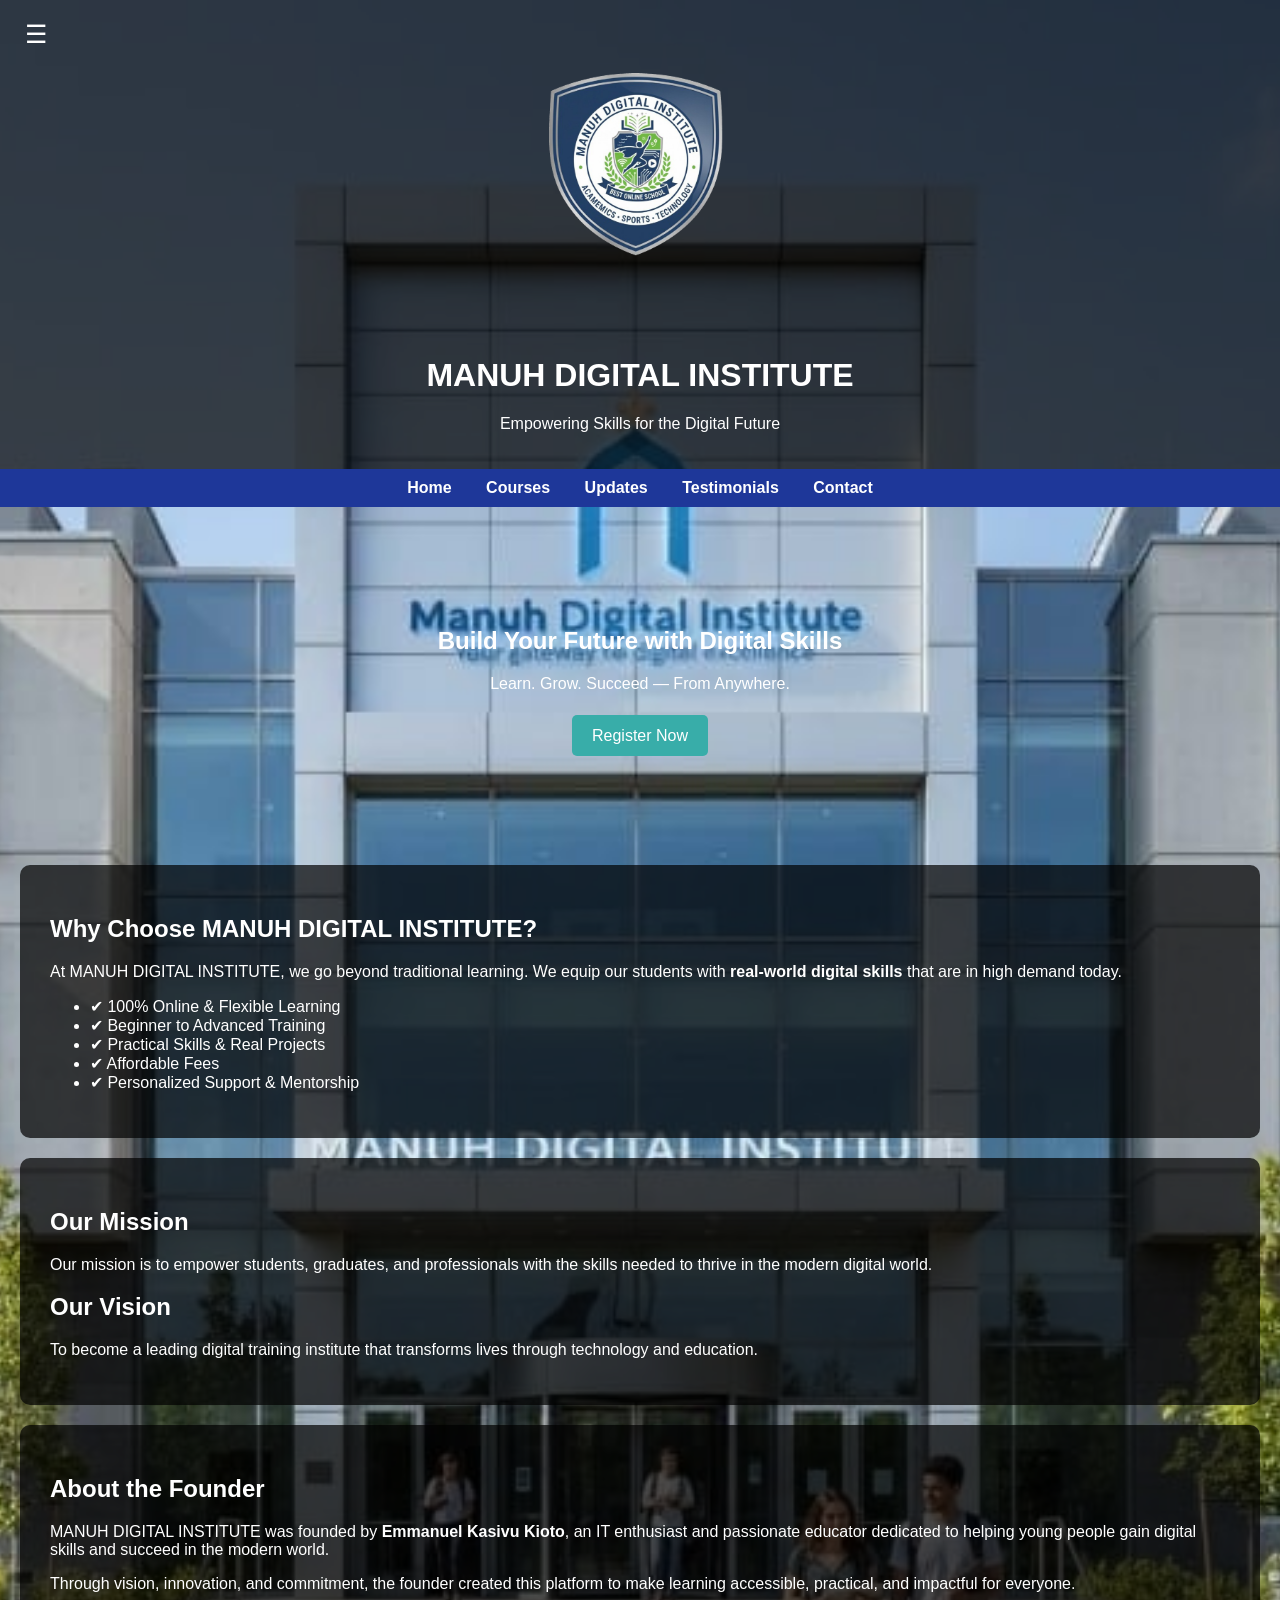
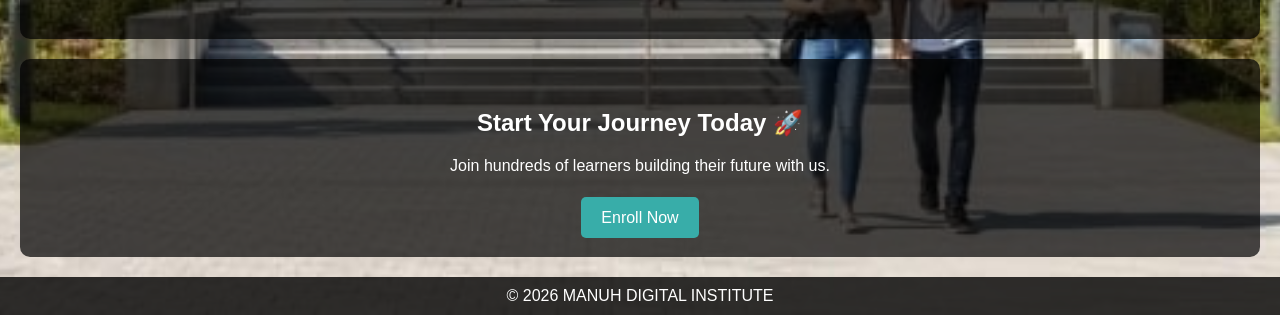
==== index.html @ 554ec20a "Add files via upload" ====
<!DOCTYPE html>
<html>
<head>
<meta name="description" content="Manuh Digital Institute offers online courses in programming, web development, graphic design and more.">
<meta name="keywords" content="Manuh, coding school, online courses, programming Kenya">
<title>MANUH DIGITAL INSTITUTE</title>

<style>
/* MENU BUTTON */
.menu-btn {
    font-size: 25px;
    cursor: pointer;
    padding: 10px;
    position: fixed;
    top: 10px;
    left: 15px;
    color: white;
    z-index: 1000;
}

/* SIDE MENU */
.side-menu {
    height: 100%;
    width: 0;
    position: fixed;
    top: 0;
    left: 0;
    background: #0a3d62;
    overflow-x: hidden;
    transition: 0.3s;
    padding-top: 60px;
}

.side-menu a {
    display: block;
    padding: 15px;
    color: white;
    text-decoration: none;
    font-size: 18px;
}

.side-menu a:hover {
    background: #38ada9;
}
body {
    margin: 0;
    font-family: Arial;
    background: url("background.jpg") no-repeat center/cover;
    color: white;
}

header {
    background: rgba(0,0,0,0.7);
    text-align: center;
    padding: 20px;
}

nav {
    background: #1e3799;
    text-align: center;
    padding: 10px;
}

nav a {
    color: white;
    margin: 15px;
    text-decoration: none;
    font-weight: bold;
}

.hero {
    text-align: center;
    padding: 100px 20px;
}

.section {
    background: rgba(0,0,0,0.7);
    margin: 20px;
    padding: 30px;
    border-radius: 10px;
}

.btn {
    padding: 12px 20px;
    background: #38ada9;
    color: white;
    text-decoration: none;
    border-radius: 5px;
}

footer {
    background: rgba(0,0,0,0.8);
    text-align: center;
    padding: 10px;
}
</style>
</head>

<body>
<!-- MENU BUTTON -->
<div class="menu-btn" onclick="toggleMenu()">☰</div>

<!-- SIDE MENU -->
<div id="sideMenu" class="side-menu">
    <a href="#" onclick="toggleMenu()">❌Close</a>
    <a href="index.html">Home</a>
    <a href="courses.html">Courses</a>
    <a href="updates.html">Updates</a>
    <a href="testimonials.html">Testimonials</a>
    <a href="contact.html">Contact</a>
</div>
<header>
    <img src="logo.png" width="220">
    <h1>MANUH DIGITAL INSTITUTE</h1>
    <p>Empowering Skills for the Digital Future</p>
</header>

<nav>
    <a href="index.html">Home</a>
    <a href="courses.html">Courses</a>
    <a href="updates.html">Updates</a>
    <a href="testimonials.html">Testimonials</a>
    <a href="contact.html">Contact</a>
</nav>

<!-- HERO SECTION -->
<div class="hero">
    <h2>Build Your Future with Digital Skills</h2>
    <p>Learn. Grow. Succeed — From Anywhere.</p>
    <br>
    <a class="btn" href="https://forms.gle/YhykzPtUgLiprZreA">Register Now</a>
</div>

<!-- WHY CHOOSE US -->
<div class="section">
    <h2>Why Choose MANUH DIGITAL INSTITUTE?</h2>
    <p>
        At MANUH DIGITAL INSTITUTE, we go beyond traditional learning. 
        We equip our students with <b>real-world digital skills</b> that are in high demand today.
    </p>

    <ul>
        <li>✔ 100% Online & Flexible Learning</li>
        <li>✔ Beginner to Advanced Training</li>
        <li>✔ Practical Skills & Real Projects</li>
        <li>✔ Affordable Fees</li>
        <li>✔ Personalized Support & Mentorship</li>
    </ul>
</div>

<!-- VISION -->
<div class="section">
    <h2>Our Mission</h2>
    <p>
        Our mission is to empower students, graduates, and professionals with 
        the skills needed to thrive in the modern digital world.
    </p>

    <h2>Our Vision</h2>
    <p>
        To become a leading digital training institute that transforms lives 
        through technology and education.
    </p>
</div>

<!-- FOUNDER SECTION -->
<div class="section">
    <h2>About the Founder</h2>
    <p>
        MANUH DIGITAL INSTITUTE was founded by <b>Emmanuel Kasivu Kioto</b>, 
        an IT enthusiast and passionate educator dedicated to helping young people 
        gain digital skills and succeed in the modern world.
    </p>

    <p>
        Through vision, innovation, and commitment, the founder created this platform 
        to make learning accessible, practical, and impactful for everyone.
    </p>
</div>

<!-- CALL TO ACTION -->
<div class="section" style="text-align:center;">
    <h2>Start Your Journey Today 🚀</h2>
    <p>Join hundreds of learners building their future with us.</p>
    <br>
    <a class="btn" href="https://forms.gle/YhykzPtUgLiprZreA">Enroll Now</a>
</div>

<footer>
    © 2026 MANUH DIGITAL INSTITUTE
</footer>

<script>
function toggleMenu(){
    let menu = document.getElementById("sideMenu");

    if(menu.style.width === "250px"){
        menu.style.width = "0";
    } else {
        menu.style.width = "250px";
    }
}
</script>
</body>
</html>
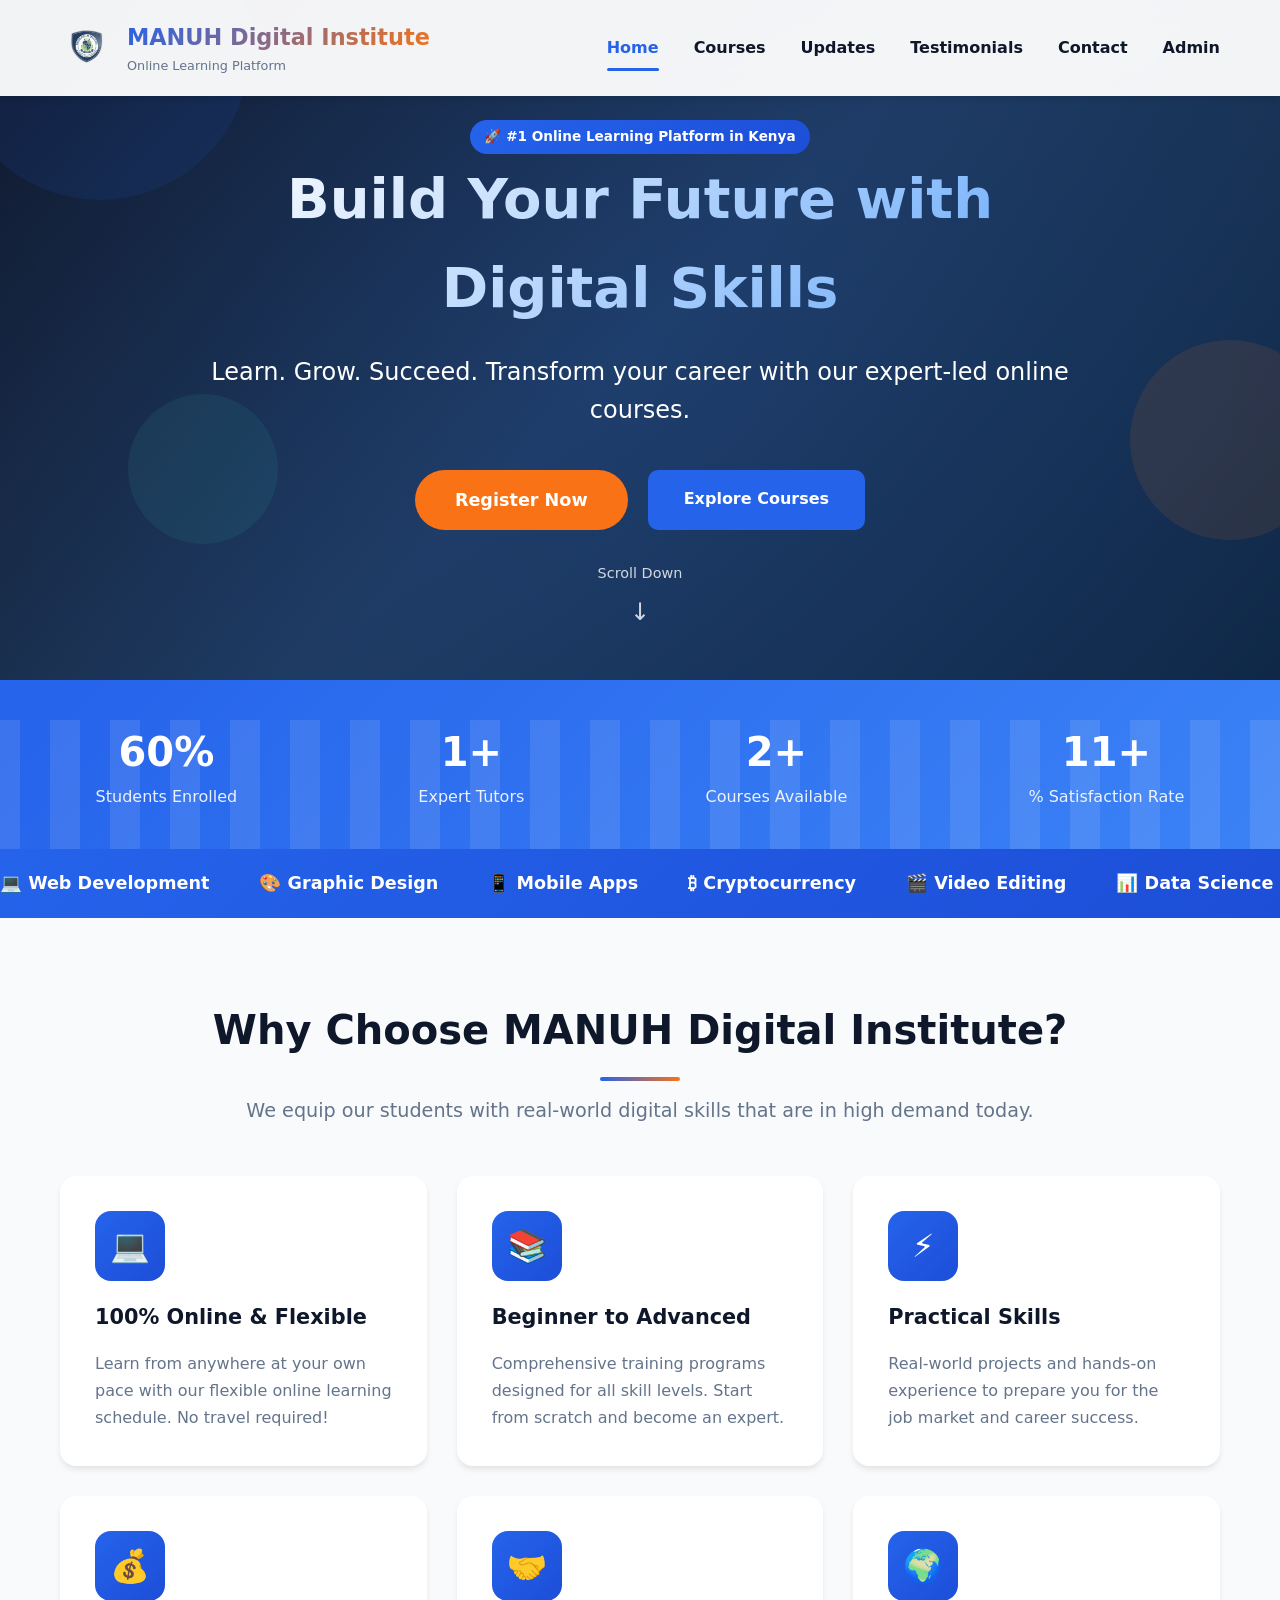
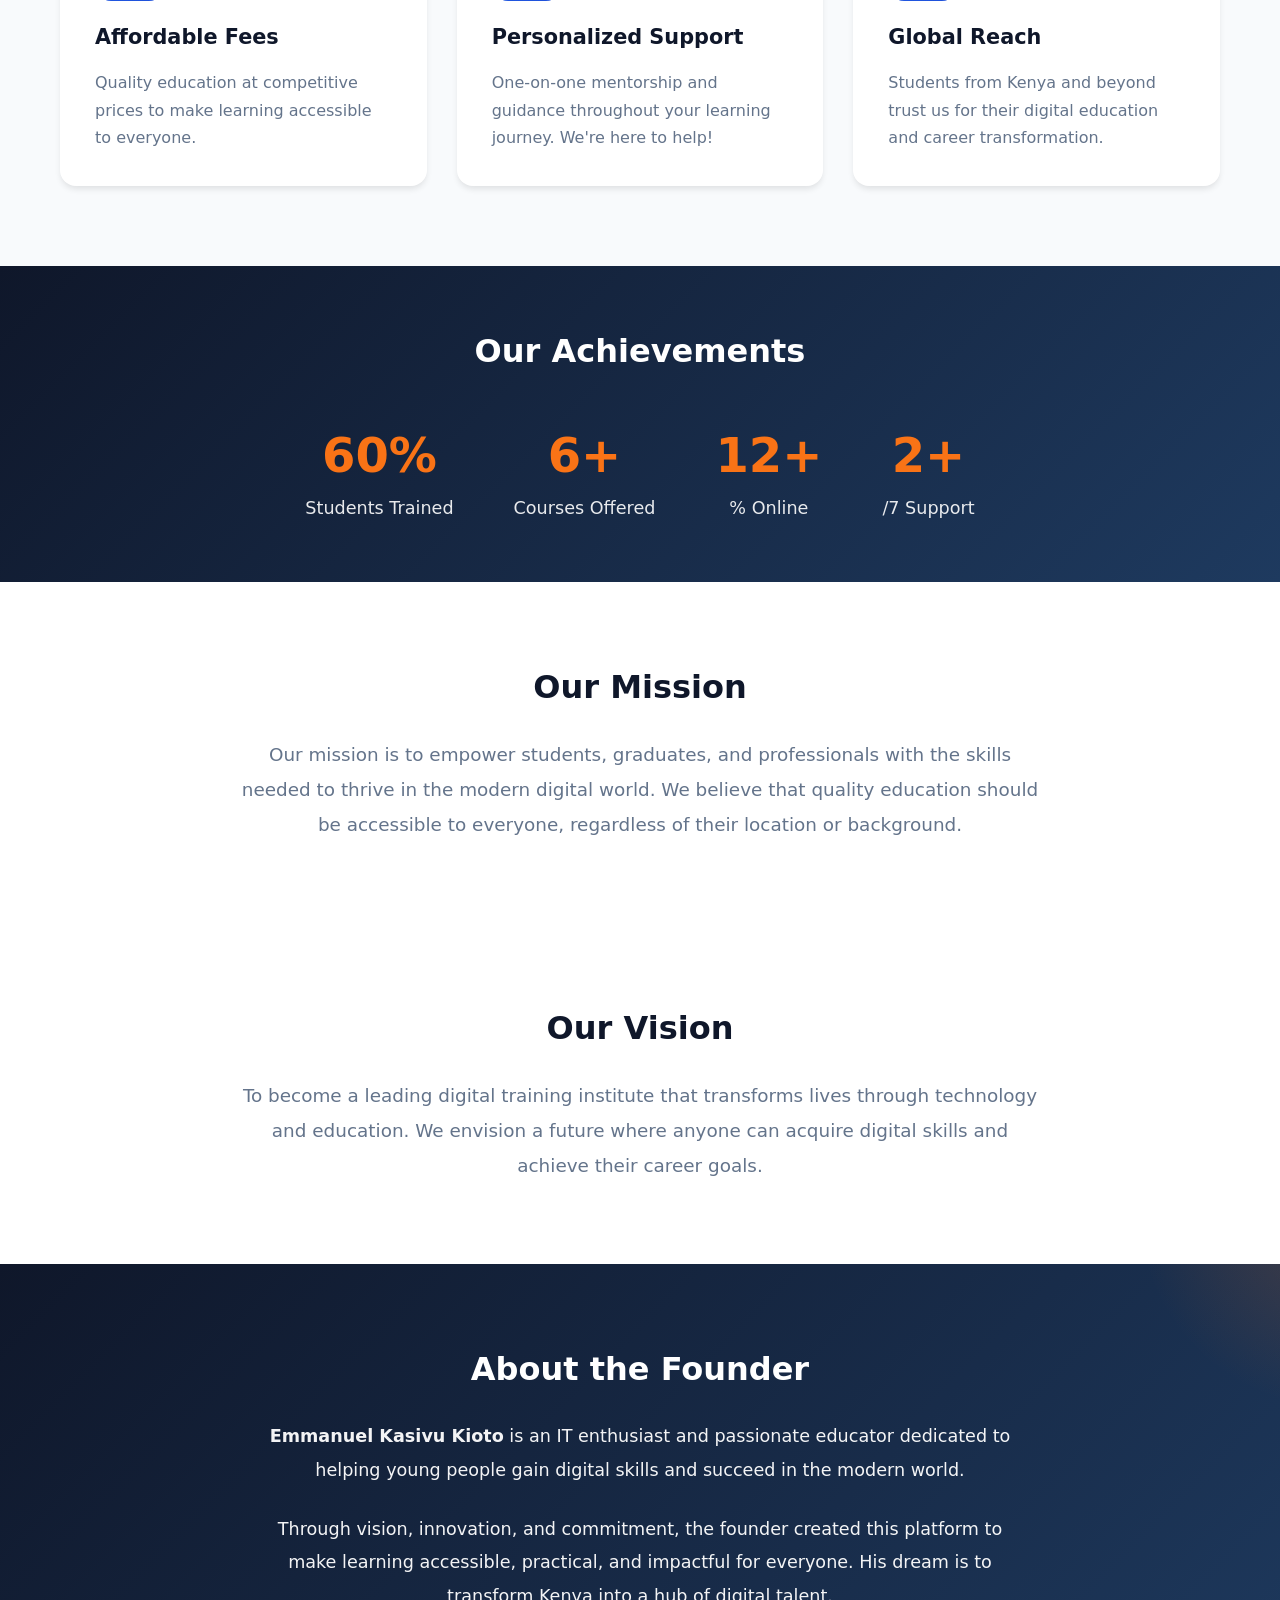
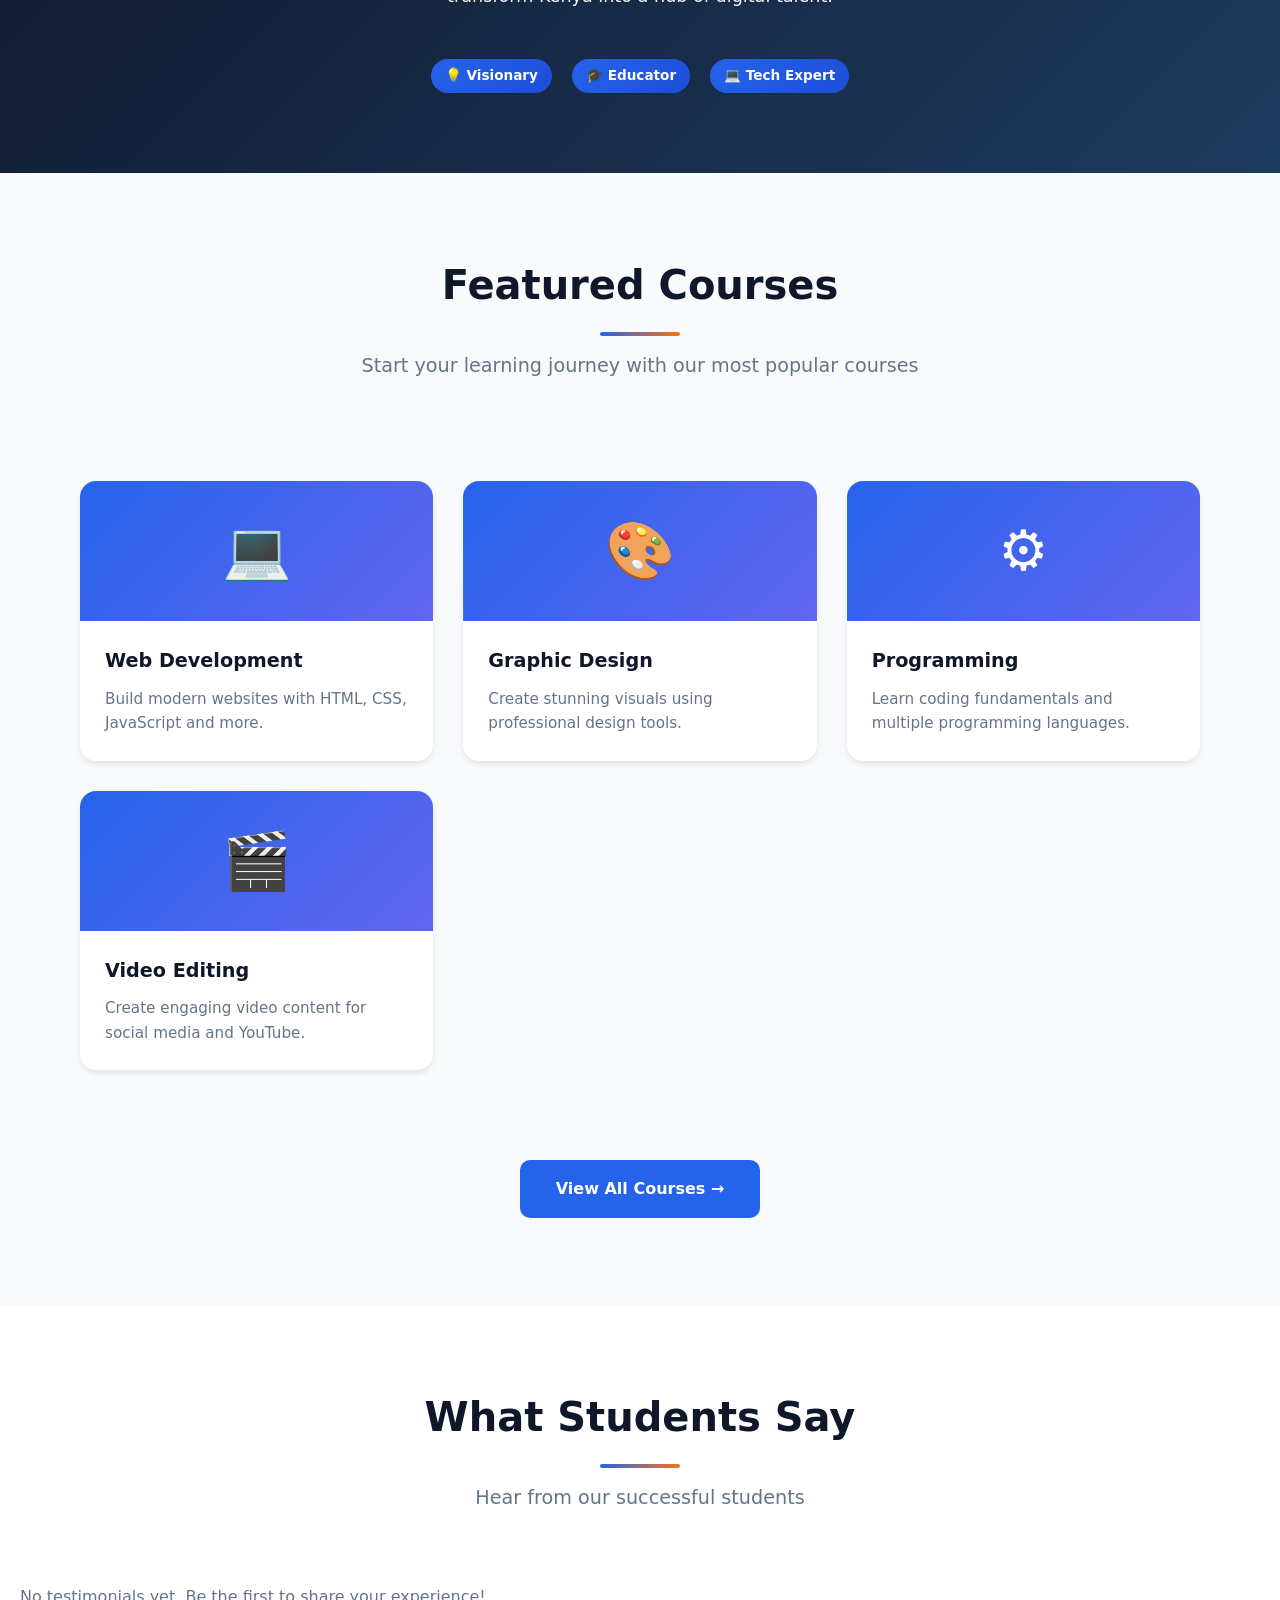
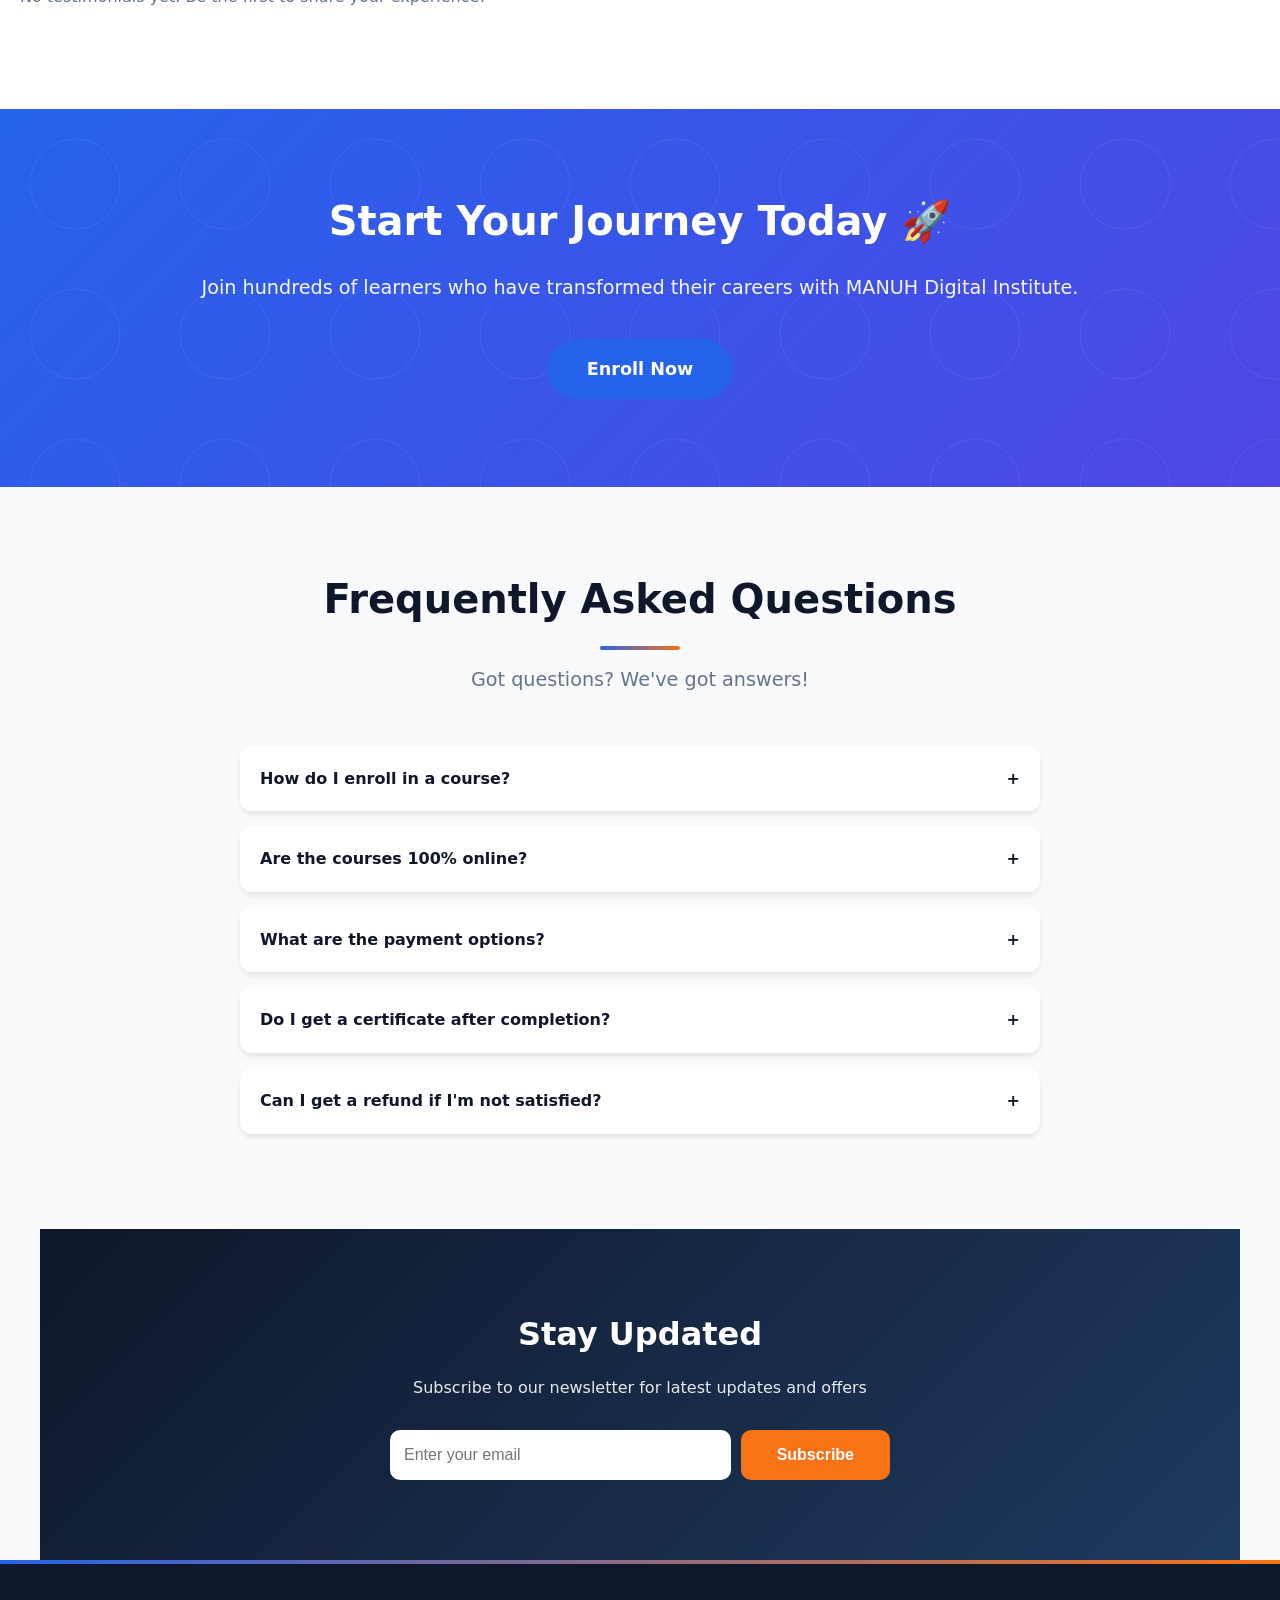
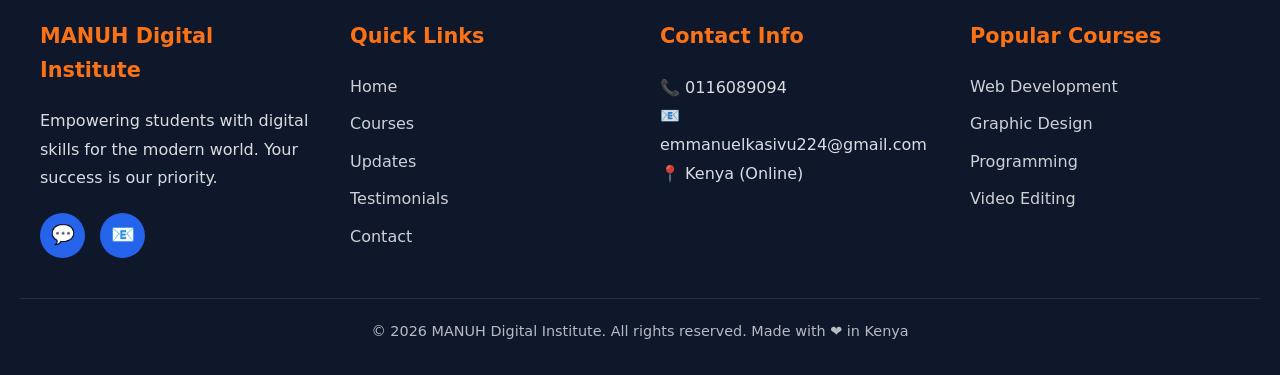
==== commit 9f18cc08: "updated commit" ====
--- a/index.html
+++ b/index.html
@@ -1,205 +1,521 @@
-<!DOCTYPE html>
-<html>
-<head>
-<meta name="description" content="Manuh Digital Institute offers online courses in programming, web development, graphic design and more.">
-<meta name="keywords" content="Manuh, coding school, online courses, programming Kenya">
-<title>MANUH DIGITAL INSTITUTE</title>
-
-<style>
-/* MENU BUTTON */
-.menu-btn {
-    font-size: 25px;
-    cursor: pointer;
-    padding: 10px;
-    position: fixed;
-    top: 10px;
-    left: 15px;
-    color: white;
-    z-index: 1000;
-}
-
-/* SIDE MENU */
-.side-menu {
-    height: 100%;
-    width: 0;
-    position: fixed;
-    top: 0;
-    left: 0;
-    background: #0a3d62;
-    overflow-x: hidden;
-    transition: 0.3s;
-    padding-top: 60px;
-}
-
-.side-menu a {
-    display: block;
-    padding: 15px;
-    color: white;
-    text-decoration: none;
-    font-size: 18px;
-}
-
-.side-menu a:hover {
-    background: #38ada9;
-}
-body {
-    margin: 0;
-    font-family: Arial;
-    background: url("background.jpg") no-repeat center/cover;
-    color: white;
-}
-
-header {
-    background: rgba(0,0,0,0.7);
-    text-align: center;
-    padding: 20px;
-}
-
-nav {
-    background: #1e3799;
-    text-align: center;
-    padding: 10px;
-}
-
-nav a {
-    color: white;
-    margin: 15px;
-    text-decoration: none;
-    font-weight: bold;
-}
-
-.hero {
-    text-align: center;
-    padding: 100px 20px;
-}
-
-.section {
-    background: rgba(0,0,0,0.7);
-    margin: 20px;
-    padding: 30px;
-    border-radius: 10px;
-}
-
-.btn {
-    padding: 12px 20px;
-    background: #38ada9;
-    color: white;
-    text-decoration: none;
-    border-radius: 5px;
-}
-
-footer {
-    background: rgba(0,0,0,0.8);
-    text-align: center;
-    padding: 10px;
-}
-</style>
-</head>
-
-<body>
-<!-- MENU BUTTON -->
-<div class="menu-btn" onclick="toggleMenu()">☰</div>
-
-<!-- SIDE MENU -->
-<div id="sideMenu" class="side-menu">
-    <a href="#" onclick="toggleMenu()">❌Close</a>
-    <a href="index.html">Home</a>
-    <a href="courses.html">Courses</a>
-    <a href="updates.html">Updates</a>
-    <a href="testimonials.html">Testimonials</a>
-    <a href="contact.html">Contact</a>
-</div>
-<header>
-    <img src="logo.png" width="220">
-    <h1>MANUH DIGITAL INSTITUTE</h1>
-    <p>Empowering Skills for the Digital Future</p>
-</header>
-
-<nav>
-    <a href="index.html">Home</a>
-    <a href="courses.html">Courses</a>
-    <a href="updates.html">Updates</a>
-    <a href="testimonials.html">Testimonials</a>
-    <a href="contact.html">Contact</a>
-</nav>
-
-<!-- HERO SECTION -->
-<div class="hero">
-    <h2>Build Your Future with Digital Skills</h2>
-    <p>Learn. Grow. Succeed — From Anywhere.</p>
-    <br>
-    <a class="btn" href="https://forms.gle/YhykzPtUgLiprZreA">Register Now</a>
-</div>
-
-<!-- WHY CHOOSE US -->
-<div class="section">
-    <h2>Why Choose MANUH DIGITAL INSTITUTE?</h2>
-    <p>
-        At MANUH DIGITAL INSTITUTE, we go beyond traditional learning. 
-        We equip our students with <b>real-world digital skills</b> that are in high demand today.
-    </p>
-
-    <ul>
-        <li>✔ 100% Online & Flexible Learning</li>
-        <li>✔ Beginner to Advanced Training</li>
-        <li>✔ Practical Skills & Real Projects</li>
-        <li>✔ Affordable Fees</li>
-        <li>✔ Personalized Support & Mentorship</li>
-    </ul>
-</div>
-
-<!-- VISION -->
-<div class="section">
-    <h2>Our Mission</h2>
-    <p>
-        Our mission is to empower students, graduates, and professionals with 
-        the skills needed to thrive in the modern digital world.
-    </p>
-
-    <h2>Our Vision</h2>
-    <p>
-        To become a leading digital training institute that transforms lives 
-        through technology and education.
-    </p>
-</div>
-
-<!-- FOUNDER SECTION -->
-<div class="section">
-    <h2>About the Founder</h2>
-    <p>
-        MANUH DIGITAL INSTITUTE was founded by <b>Emmanuel Kasivu Kioto</b>, 
-        an IT enthusiast and passionate educator dedicated to helping young people 
-        gain digital skills and succeed in the modern world.
-    </p>
-
-    <p>
-        Through vision, innovation, and commitment, the founder created this platform 
-        to make learning accessible, practical, and impactful for everyone.
-    </p>
-</div>
-
-<!-- CALL TO ACTION -->
-<div class="section" style="text-align:center;">
-    <h2>Start Your Journey Today 🚀</h2>
-    <p>Join hundreds of learners building their future with us.</p>
-    <br>
-    <a class="btn" href="https://forms.gle/YhykzPtUgLiprZreA">Enroll Now</a>
-</div>
-
-<footer>
-    © 2026 MANUH DIGITAL INSTITUTE
-</footer>
-
-<script>
-function toggleMenu(){
-    let menu = document.getElementById("sideMenu");
-
-    if(menu.style.width === "250px"){
-        menu.style.width = "0";
-    } else {
-        menu.style.width = "250px";
-    }
-}
-</script>
-</body>
+<!DOCTYPE html>
+<html lang="en">
+<head>
+    <meta charset="UTF-8">
+    <meta name="viewport" content="width=device-width, initial-scale=1.0">
+    <meta name="description" content="MANUH Digital Institute - Empowering Skills for the Digital Future. Learn programming, web development, graphic design and more online.">
+    <meta name="keywords" content="Manuh Digital Institute, coding school, online courses, programming Kenya, web development, graphic design">
+    <title>MANUH Digital Institute | Online Learning Platform</title>
+    <link rel="stylesheet" href="styles.css">
+    <link rel="icon" href="logo.png">
+</head>
+<body>
+    <!-- Preloader -->
+    <div class="preloader" id="preloader">
+        <div class="preloader-inner">
+            <div class="loader"></div>
+            <div class="preloader-text">Loading<span>.</span><span>.</span><span>.</span></div>
+        </div>
+    </div>
+
+    <!-- Progress Bar -->
+    <div class="progress-bar" id="progressBar"></div>
+
+    <!-- Animated Particles Background -->
+    <div class="particles">
+        <div class="particle"></div>
+        <div class="particle"></div>
+        <div class="particle"></div>
+        <div class="particle"></div>
+        <div class="particle"></div>
+        <div class="particle"></div>
+        <div class="particle"></div>
+        <div class="particle"></div>
+    </div>
+
+    <!-- Header -->
+    <header class="header" id="header">
+        <div class="header-inner">
+            <div class="logo">
+                <img src="logo.png" alt="MANUH Digital Institute">
+                <div>
+                    <div class="logo-text">MANUH Digital Institute</div>
+                    <div class="logo-sub">Online Learning Platform</div>
+                </div>
+            </div>
+            <button class="nav-toggle" onclick="toggleNav()">☰</button>
+            <nav class="nav" id="mainNav">
+                <a href="index.html" class="active">Home</a>
+                <a href="courses.html">Courses</a>
+                <a href="updates.html">Updates</a>
+                <a href="testimonials.html">Testimonials</a>
+                <a href="contact.html">Contact</a>
+                <a href="admin.html">Admin</a>
+            </nav>
+        </div>
+    </header>
+
+    <!-- Hero Section -->
+    <section class="hero">
+        <div class="hero-shapes">
+            <div class="hero-shape"></div>
+            <div class="hero-shape"></div>
+            <div class="hero-shape"></div>
+        </div>
+        <div class="hero-content">
+            <span class="badge">🚀 #1 Online Learning Platform in Kenya</span>
+            <h1>Build Your Future with Digital Skills</h1>
+            <p>Learn. Grow. Succeed. Transform your career with our expert-led online courses.</p>
+            <div class="hero-btns">
+                <a class="btn-glow accent" href="https://forms.gle/YhykzPtUgLiprZreA">Register Now</a>
+                <a class="btn" href="courses.html">Explore Courses</a>
+            </div>
+        </div>
+        <div class="scroll-indicator">
+            <span>Scroll Down</span>
+            <span class="arrow">↓</span>
+        </div>
+    </section>
+
+    <!-- Stats Bar -->
+    <div class="stats-bar">
+        <div class="stat-item scroll-animate">
+            <span class="stat-number" data-count="500">0</span>
+            <span class="stat-label">Students Enrolled</span>
+        </div>
+        <div class="stat-item scroll-animate">
+            <span class="stat-number" data-count="15">0</span>
+            <span class="stat-label">Expert Tutors</span>
+        </div>
+        <div class="stat-item scroll-animate">
+            <span class="stat-number" data-count="20">0</span>
+            <span class="stat-label">Courses Available</span>
+        </div>
+        <div class="stat-item scroll-animate">
+            <span class="stat-number" data-count="98">0</span>
+            <span class="stat-label">% Satisfaction Rate</span>
+        </div>
+    </div>
+
+    <!-- Marquee -->
+    <div class="marquee-container">
+        <div class="marquee">
+            <div class="marquee-content">
+                <span class="marquee-item">💻 Web Development</span>
+                <span class="marquee-item">🎨 Graphic Design</span>
+                <span class="marquee-item">📱 Mobile Apps</span>
+                <span class="marquee-item">₿ Cryptocurrency</span>
+                <span class="marquee-item">🎬 Video Editing</span>
+                <span class="marquee-item">📊 Data Science</span>
+                <span class="marquee-item">🔐 Cyber Security</span>
+                <span class="marquee-item">💰 Affordable Fees</span>
+            </div>
+            <div class="marquee-content">
+                <span class="marquee-item">💻 Web Development</span>
+                <span class="marquee-item">🎨 Graphic Design</span>
+                <span class="marquee-item">📱 Mobile Apps</span>
+                <span class="marquee-item">₿ Cryptocurrency</span>
+                <span class="marquee-item">🎬 Video Editing</span>
+                <span class="marquee-item">📊 Data Science</span>
+                <span class="marquee-item">🔐 Cyber Security</span>
+                <span class="marquee-item">💰 Affordable Fees</span>
+            </div>
+        </div>
+    </div>
+
+    <!-- Why Choose Us -->
+    <section class="section scroll-animate">
+        <h2 class="section-title">Why Choose MANUH Digital Institute?</h2>
+        <p class="section-subtitle">We equip our students with real-world digital skills that are in high demand today.</p>
+        
+        <div class="features-grid">
+            <div class="feature-card animated-card">
+                <div class="animated-icon">💻</div>
+                <h3>100% Online & Flexible</h3>
+                <p>Learn from anywhere at your own pace with our flexible online learning schedule. No travel required!</p>
+            </div>
+            <div class="feature-card animated-card">
+                <div class="animated-icon">📚</div>
+                <h3>Beginner to Advanced</h3>
+                <p>Comprehensive training programs designed for all skill levels. Start from scratch and become an expert.</p>
+            </div>
+            <div class="feature-card animated-card">
+                <div class="animated-icon">⚡</div>
+                <h3>Practical Skills</h3>
+                <p>Real-world projects and hands-on experience to prepare you for the job market and career success.</p>
+            </div>
+            <div class="feature-card animated-card">
+                <div class="animated-icon">💰</div>
+                <h3>Affordable Fees</h3>
+                <p>Quality education at competitive prices to make learning accessible to everyone.</p>
+            </div>
+            <div class="feature-card animated-card">
+                <div class="animated-icon">🤝</div>
+                <h3>Personalized Support</h3>
+                <p>One-on-one mentorship and guidance throughout your learning journey. We're here to help!</p>
+            </div>
+            <div class="feature-card animated-card">
+                <div class="animated-icon">🌍</div>
+                <h3>Global Reach</h3>
+                <p>Students from Kenya and beyond trust us for their digital education and career transformation.</p>
+            </div>
+        </div>
+    </section>
+
+    <!-- Counter Section -->
+    <section class="counter-section">
+        <h2 style="color: white; margin-bottom: 40px; font-size: 2rem;">Our Achievements</h2>
+        <div class="counter-grid">
+            <div class="counter-item">
+                <span class="counter-number" data-count="500">0</span>
+                <span class="counter-label">Students Trained</span>
+            </div>
+            <div class="counter-item">
+                <span class="counter-number" data-count="50">0</span>
+                <span class="counter-label">Courses Offered</span>
+            </div>
+            <div class="counter-item">
+                <span class="counter-number" data-count="100">0</span>
+                <span class="counter-label">% Online</span>
+            </div>
+            <div class="counter-item">
+                <span class="counter-number" data-count="24">0</span>
+                <span class="counter-label">/7 Support</span>
+            </div>
+        </div>
+    </section>
+
+    <!-- Mission & Vision -->
+    <section class="info-section scroll-animate">
+        <div class="info-content">
+            <h2>Our Mission</h2>
+            <p>Our mission is to empower students, graduates, and professionals with the skills needed to thrive in the modern digital world. We believe that quality education should be accessible to everyone, regardless of their location or background.</p>
+        </div>
+    </section>
+
+    <section class="info-section scroll-animate">
+        <div class="info-content">
+            <h2>Our Vision</h2>
+            <p>To become a leading digital training institute that transforms lives through technology and education. We envision a future where anyone can acquire digital skills and achieve their career goals.</p>
+        </div>
+    </section>
+
+    <!-- Founder Section -->
+    <section class="founder-section scroll-animate">
+        <div class="founder-content">
+            <h2>About the Founder</h2>
+            <p><strong>Emmanuel Kasivu Kioto</strong> is an IT enthusiast and passionate educator dedicated to helping young people gain digital skills and succeed in the modern world.</p>
+            <br>
+            <p>Through vision, innovation, and commitment, the founder created this platform to make learning accessible, practical, and impactful for everyone. His dream is to transform Kenya into a hub of digital talent.</p>
+            <br>
+            <div style="display: flex; gap: 20px; justify-content: center; margin-top: 20px;">
+                <span class="badge">💡 Visionary</span>
+                <span class="badge">🎓 Educator</span>
+                <span class="badge">💻 Tech Expert</span>
+            </div>
+        </div>
+    </section>
+
+    <!-- Featured Courses Preview -->
+    <section class="section scroll-animate">
+        <h2 class="section-title">Featured Courses</h2>
+        <p class="section-subtitle">Start your learning journey with our most popular courses</p>
+        
+        <div class="courses-grid">
+            <div class="course-card hover-lift">
+                <div class="course-icon">💻</div>
+                <div class="course-content">
+                    <h3>Web Development</h3>
+                    <p>Build modern websites with HTML, CSS, JavaScript and more.</p>
+                </div>
+            </div>
+            <div class="course-card hover-lift">
+                <div class="course-icon">🎨</div>
+                <div class="course-content">
+                    <h3>Graphic Design</h3>
+                    <p>Create stunning visuals using professional design tools.</p>
+                </div>
+            </div>
+            <div class="course-card hover-lift">
+                <div class="course-icon">⚙️</div>
+                <div class="course-content">
+                    <h3>Programming</h3>
+                    <p>Learn coding fundamentals and multiple programming languages.</p>
+                </div>
+            </div>
+            <div class="course-card hover-lift">
+                <div class="course-icon">🎬</div>
+                <div class="course-content">
+                    <h3>Video Editing</h3>
+                    <p>Create engaging video content for social media and YouTube.</p>
+                </div>
+            </div>
+        </div>
+        
+        <div style="text-align: center; margin-top: 40px;">
+            <a class="btn" href="courses.html">View All Courses →</a>
+        </div>
+    </section>
+
+    <!-- Testimonials Slider -->
+    <section class="section-alt" style="padding: 80px 20px; overflow: hidden;">
+        <h2 class="section-title">What Students Say</h2>
+        <p class="section-subtitle">Hear from our successful students</p>
+        
+        <div class="testimonial-slider">
+            <div class="testimonial-track" id="testimonialTrack">
+                <!-- Loaded dynamically from Google Sheets -->
+            </div>
+        </div>
+    </section>
+
+    <!-- CTA Section -->
+    <section class="cta-section scroll-animate">
+        <div class="cta-content">
+            <h2>Start Your Journey Today 🚀</h2>
+            <p>Join hundreds of learners who have transformed their careers with MANUH Digital Institute.</p>
+            <a class="btn-glow" href="https://forms.gle/YhykzPtUgLiprZreA">Enroll Now</a>
+        </div>
+    </section>
+
+    <!-- FAQ Section -->
+    <section class="section scroll-animate">
+        <h2 class="section-title">Frequently Asked Questions</h2>
+        <p class="section-subtitle">Got questions? We've got answers!</p>
+        
+        <div style="max-width: 800px; margin: 0 auto;">
+            <div class="faq-item" onclick="toggleFaq(this)">
+                <div class="faq-question">
+                    <span>How do I enroll in a course?</span>
+                    <span>+</span>
+                </div>
+                <div class="faq-answer">Simply click on "Register Now" and fill out our registration form. Our team will contact you within 24 hours.</div>
+            </div>
+            <div class="faq-item" onclick="toggleFaq(this)">
+                <div class="faq-question">
+                    <span>Are the courses 100% online?</span>
+                    <span>+</span>
+                </div>
+                <div class="faq-answer">Yes! All our courses are delivered online, so you can learn from anywhere at any time that suits you.</div>
+            </div>
+            <div class="faq-item" onclick="toggleFaq(this)">
+                <div class="faq-question">
+                    <span>What are the payment options?</span>
+                    <span>+</span>
+                </div>
+                <div class="faq-answer">We offer flexible payment plans. You can pay via M-Pesa, bank transfer, or through our online payment gateway.</div>
+            </div>
+            <div class="faq-item" onclick="toggleFaq(this)">
+                <div class="faq-question">
+                    <span>Do I get a certificate after completion?</span>
+                    <span>+</span>
+                </div>
+                <div class="faq-answer">Yes! Upon successful completion of any course, you will receive a professional certificate.</div>
+            </div>
+            <div class="faq-item" onclick="toggleFaq(this)">
+                <div class="faq-question">
+                    <span>Can I get a refund if I'm not satisfied?</span>
+                    <span>+</span>
+                </div>
+                <div class="faq-answer">We offer a 7-day money-back guarantee for all our courses. Contact us within 7 days if you're not satisfied.</div>
+            </div>
+        </div>
+    </section>
+
+    <!-- Newsletter Section -->
+    <section class="section" style="background: linear-gradient(135deg, var(--secondary), #1e3a5f); color: white; text-align: center;">
+        <h2 style="font-size: 2rem; margin-bottom: 15px;">Stay Updated</h2>
+        <p style="margin-bottom: 30px; opacity: 0.9;">Subscribe to our newsletter for latest updates and offers</p>
+        <form style="max-width: 500px; margin: 0 auto; display: flex; gap: 10px; flex-wrap: wrap; justify-content: center;">
+            <input type="email" placeholder="Enter your email" style="flex: 1; min-width: 250px; padding: 14px; border-radius: 10px; border: none;">
+            <button type="submit" class="btn btn-accent">Subscribe</button>
+        </form>
+    </section>
+
+    <!-- Footer -->
+    <footer class="footer">
+        <div class="footer-content">
+            <div>
+                <h3>MANUH Digital Institute</h3>
+                <p>Empowering students with digital skills for the modern world. Your success is our priority.</p>
+                <div class="social-icons">
+                    <a href="https://wa.me/254116089094" class="social-icon">💬</a>
+                    <a href="mailto:emmanuelkasivu224@gmail.com" class="social-icon">📧</a>
+                </div>
+            </div>
+            <div>
+                <h3>Quick Links</h3>
+                <div class="footer-links">
+                    <a href="index.html">Home</a>
+                    <a href="courses.html">Courses</a>
+                    <a href="updates.html">Updates</a>
+                    <a href="testimonials.html">Testimonials</a>
+                    <a href="contact.html">Contact</a>
+                </div>
+            </div>
+            <div>
+                <h3>Contact Info</h3>
+                <p>📞 0116089094</p>
+                <p>📧 emmanuelkasivu224@gmail.com</p>
+                <p>📍 Kenya (Online)</p>
+            </div>
+            <div>
+                <h3>Popular Courses</h3>
+                <div class="footer-links">
+                    <a href="courses.html">Web Development</a>
+                    <a href="courses.html">Graphic Design</a>
+                    <a href="courses.html">Programming</a>
+                    <a href="courses.html">Video Editing</a>
+                </div>
+            </div>
+        </div>
+        <div class="footer-bottom">
+            <p>&copy; 2026 MANUH Digital Institute. All rights reserved. Made with ❤️ in Kenya</p>
+        </div>
+    </footer>
+
+    <!-- Toast Notification -->
+    <div class="toast" id="toast">
+        <span id="toastMessage">Message here</span>
+    </div>
+
+    <script>
+        // Preloader
+        window.addEventListener('load', () => {
+            setTimeout(() => {
+                document.getElementById('preloader').style.display = 'none';
+            }, 1500);
+        });
+
+        // Progress Bar
+        window.addEventListener('scroll', () => {
+            const winScroll = document.body.scrollTop || document.documentElement.scrollTop;
+            const height = document.documentElement.scrollHeight - document.documentElement.clientHeight;
+            const scrolled = (winScroll / height) * 100;
+            document.getElementById('progressBar').style.width = scrolled + '%';
+        });
+
+        // Header scroll effect
+        window.addEventListener('scroll', () => {
+            const header = document.getElementById('header');
+            if (window.scrollY > 50) {
+                header.classList.add('scrolled');
+            } else {
+                header.classList.remove('scrolled');
+            }
+        });
+
+        // Mobile Navigation
+        function toggleNav() {
+            document.getElementById('mainNav').classList.toggle('active');
+        }
+
+        // Animated Counter
+        function animateCounters() {
+            const counters = document.querySelectorAll('[data-count]');
+            counters.forEach(counter => {
+                const target = parseInt(counter.getAttribute('data-count'));
+                const duration = 2000;
+                const increment = target / (duration / 16);
+                let current = 0;
+                
+                const updateCounter = () => {
+                    current += increment;
+                    if (current < target) {
+                        counter.textContent = Math.floor(current) + (target > 100 ? '%' : '+');
+                        requestAnimationFrame(updateCounter);
+                    } else {
+                        counter.textContent = target + (target > 100 ? '%' : '+');
+                    }
+                };
+                updateCounter();
+            });
+        }
+
+        // Intersection Observer for scroll animations
+        const observerOptions = {
+            threshold: 0.1,
+            rootMargin: '0px 0px -50px 0px'
+        };
+
+        const observer = new IntersectionObserver((entries) => {
+            entries.forEach(entry => {
+                if (entry.isIntersecting) {
+                    entry.target.classList.add('visible');
+                    if (entry.target.classList.contains('counter-section') || 
+                        entry.target.closest('.stats-bar')) {
+                        animateCounters();
+                    }
+                }
+            });
+        }, observerOptions);
+
+        document.querySelectorAll('.scroll-animate, .stats-bar, .counter-section').forEach(el => {
+            observer.observe(el);
+        });
+
+        // FAQ Toggle
+        function toggleFaq(element) {
+            element.classList.toggle('active');
+            const span = element.querySelector('.faq-question span:last-child');
+            span.textContent = element.classList.contains('active') ? '−' : '+';
+        }
+
+        // Load Testimonials
+        const sheetURL = "https://docs.google.com/spreadsheets/d/e/2PACX-1vQhWSecaoPo58RDYDO5vGVjQj4ZnOai4Zv1HASyNy6rtLW99l5zXTQamYXKHBvB--AUJJ_jW89Kjvk1/pub?gid=975056607&single=true&output=csv";
+
+        fetch(sheetURL)
+            .then(response => response.text())
+            .then(data => {
+                const rows = data.split("\n").slice(1);
+                let html = '';
+                rows.forEach(row => {
+                    const cols = row.split(",");
+                    if (cols.length >= 3 && cols[0]) {
+                        html += `
+                            <div class="testimonial-card hover-lift">
+                                <div style="font-size: 2rem; margin-bottom: 10px;">💬</div>
+                                <p style="color: var(--gray); margin-bottom: 15px; font-style: italic;">"${cols[2] || 'Great learning experience!'}"</p>
+                                <h4 style="color: var(--secondary);">${cols[0]}</h4>
+                                <p style="color: var(--primary); font-size: 0.9rem;">${cols[1] || 'Student'}</p>
+                            </div>
+                        `;
+                    }
+                });
+                document.getElementById('testimonialTrack').innerHTML = html || '<p style="text-align: center; color: var(--gray);">Loading testimonials...</p>';
+            })
+            .catch(() => {
+                document.getElementById('testimonialTrack').innerHTML = '<p style="text-align: center; color: var(--gray);">No testimonials yet. Be the first to share your experience!</p>';
+            });
+
+        // Smooth scroll for anchor links
+        document.querySelectorAll('a[href^="#"]').forEach(anchor => {
+            anchor.addEventListener('click', function(e) {
+                e.preventDefault();
+                const target = document.querySelector(this.getAttribute('href'));
+                if (target) {
+                    target.scrollIntoView({ behavior: 'smooth', block: 'start' });
+                }
+            });
+        });
+
+        // Active nav link
+        const currentPage = window.location.pathname.split('/').pop() || 'index.html';
+        document.querySelectorAll('.nav a').forEach(link => {
+            if (link.getAttribute('href') === currentPage) {
+                link.classList.add('active');
+            }
+        });
+
+        // Show toast notification
+        function showToast(message, type = 'success') {
+            const toast = document.getElementById('toast');
+            const toastMessage = document.getElementById('toastMessage');
+            toast.className = 'toast ' + type;
+            toastMessage.textContent = message;
+            toast.classList.add('show');
+            setTimeout(() => toast.classList.remove('show'), 4000);
+        }
+    </script>
+</body>
 </html>
--- a/styles.css
+++ b/styles.css
@@ -0,0 +1,1528 @@
+:root {
+    --primary: #2563eb;
+    --primary-dark: #1d4ed8;
+    --secondary: #0f172a;
+    --accent: #f97316;
+    --light: #f8fafc;
+    --gray: #64748b;
+    --white: #ffffff;
+    --shadow: 0 4px 6px -1px rgba(0, 0, 0, 0.1);
+    --shadow-lg: 0 10px 15px -3px rgba(0, 0, 0, 0.1);
+}
+
+* {
+    margin: 0;
+    padding: 0;
+    box-sizing: border-box;
+}
+
+html {
+    scroll-behavior: smooth;
+}
+
+body {
+    font-family: 'Segoe UI', system-ui, -apple-system, sans-serif;
+    line-height: 1.6;
+    color: var(--secondary);
+    background: var(--light);
+    overflow-x: hidden;
+}
+
+/* ======== FLOATING ANIMATIONS ======== */
+@keyframes float {
+    0%, 100% { transform: translateY(0px) rotate(0deg); }
+    50% { transform: translateY(-20px) rotate(5deg); }
+}
+
+@keyframes floatReverse {
+    0%, 100% { transform: translateY(0px) rotate(0deg); }
+    50% { transform: translateY(20px) rotate(-5deg); }
+}
+
+@keyframes pulse {
+    0%, 100% { transform: scale(1); opacity: 1; }
+    50% { transform: scale(1.05); opacity: 0.8; }
+}
+
+@keyframes glow {
+    0%, 100% { box-shadow: 0 0 5px rgba(37, 99, 235, 0.3); }
+    50% { box-shadow: 0 0 30px rgba(37, 99, 235, 0.6); }
+}
+
+@keyframes bounce {
+    0%, 100% { transform: translateY(0); }
+    50% { transform: translateY(-10px); }
+}
+
+@keyframes spin {
+    from { transform: rotate(0deg); }
+    to { transform: rotate(360deg); }
+}
+
+@keyframes wave {
+    0% { transform: translateX(0); }
+    100% { transform: translateX(-50%); }
+}
+
+@keyframes slideUp {
+    from { opacity: 0; transform: translateY(50px); }
+    to { opacity: 1; transform: translateY(0); }
+}
+
+@keyframes fadeIn {
+    from { opacity: 0; }
+    to { opacity: 1; }
+}
+
+@keyframes scaleIn {
+    from { opacity: 0; transform: scale(0.8); }
+    to { opacity: 1; transform: scale(1); }
+}
+
+@keyframes shimmer {
+    0% { background-position: -200% 0; }
+    100% { background-position: 200% 0; }
+}
+
+@keyframes typing {
+    from { width: 0; }
+    to { width: 100%; }
+}
+
+@keyframes blink {
+    50% { border-color: transparent; }
+}
+
+@keyframes rotate3d {
+    0% { transform: rotateY(0deg); }
+    100% { transform: rotateY(360deg); }
+}
+
+@keyframes floatDiagonal {
+    0%, 100% { transform: translate(0, 0); }
+    25% { transform: translate(10px, -15px); }
+    50% { transform: translate(-5px, -25px); }
+    75% { transform: translate(-15px, -10px); }
+}
+
+/* ======== ANIMATED BACKGROUND ======== */
+.particles {
+    position: fixed;
+    top: 0;
+    left: 0;
+    width: 100%;
+    height: 100%;
+    pointer-events: none;
+    z-index: 0;
+    overflow: hidden;
+}
+
+.particle {
+    position: absolute;
+    width: 10px;
+    height: 10px;
+    background: var(--primary);
+    border-radius: 50%;
+    opacity: 0.3;
+    animation: floatDiagonal 8s infinite ease-in-out;
+}
+
+.particle:nth-child(1) { left: 10%; top: 20%; animation-delay: 0s; animation-duration: 6s; }
+.particle:nth-child(2) { left: 20%; top: 80%; animation-delay: 1s; animation-duration: 8s; }
+.particle:nth-child(3) { left: 30%; top: 40%; animation-delay: 2s; animation-duration: 7s; }
+.particle:nth-child(4) { left: 50%; top: 60%; animation-delay: 0.5s; animation-duration: 9s; }
+.particle:nth-child(5) { left: 70%; top: 30%; animation-delay: 1.5s; animation-duration: 6s; }
+.particle:nth-child(6) { left: 80%; top: 70%; animation-delay: 2.5s; animation-duration: 8s; }
+.particle:nth-child(7) { left: 90%; top: 50%; animation-delay: 3s; animation-duration: 7s; }
+.particle:nth-child(8) { left: 5%; top: 90%; animation-delay: 1s; animation-duration: 9s; }
+
+/* ======== WAVE SEPARATOR ======== */
+.wave-separator {
+    position: relative;
+    height: 100px;
+    overflow: hidden;
+}
+
+.wave-separator svg {
+    position: absolute;
+    width: 100%;
+    height: 100%;
+    animation: wave 15s linear infinite;
+}
+
+.wave-separator svg path {
+    fill: var(--light);
+}
+
+/* ======== MARQUEE ======== */
+.marquee-container {
+    background: linear-gradient(135deg, var(--primary), var(--primary-dark));
+    padding: 20px 0;
+    overflow: hidden;
+    position: relative;
+}
+
+.marquee {
+    display: flex;
+    animation: marquee 20s linear infinite;
+    white-space: nowrap;
+}
+
+.marquee-content {
+    display: flex;
+    gap: 50px;
+    padding-right: 50px;
+}
+
+.marquee-item {
+    color: var(--white);
+    font-size: 1.1rem;
+    font-weight: 600;
+    display: flex;
+    align-items: center;
+    gap: 10px;
+}
+
+@keyframes marquee {
+    0% { transform: translateX(0); }
+    100% { transform: translateX(-50%); }
+}
+
+/* ======== COUNTER ANIMATION ======== */
+.counter-section {
+    background: linear-gradient(135deg, var(--secondary), #1e3a5f);
+    padding: 60px 20px;
+    text-align: center;
+}
+
+.counter-grid {
+    display: flex;
+    justify-content: center;
+    gap: 60px;
+    flex-wrap: wrap;
+}
+
+.counter-item {
+    text-align: center;
+    color: var(--white);
+}
+
+.counter-number {
+    font-size: 3rem;
+    font-weight: 700;
+    color: var(--accent);
+    display: block;
+    animation: pulse 2s infinite;
+}
+
+.counter-label {
+    font-size: 1.1rem;
+    opacity: 0.9;
+}
+
+/* ======== ANIMATED CARDS ======== */
+.animated-card {
+    opacity: 0;
+    animation: slideUp 0.6s forwards;
+}
+
+.animated-card:nth-child(1) { animation-delay: 0.1s; }
+.animated-card:nth-child(2) { animation-delay: 0.2s; }
+.animated-card:nth-child(3) { animation-delay: 0.3s; }
+.animated-card:nth-child(4) { animation-delay: 0.4s; }
+.animated-card:nth-child(5) { animation-delay: 0.5s; }
+.animated-card:nth-child(6) { animation-delay: 0.6s; }
+
+.animated-card:hover {
+    transform: translateY(-10px) scale(1.02);
+    box-shadow: 0 20px 40px rgba(37, 99, 235, 0.2);
+}
+
+/* ======== GLOWING BUTTON ======== */
+.btn-glow {
+    position: relative;
+    background: var(--primary);
+    color: var(--white);
+    padding: 16px 40px;
+    border-radius: 50px;
+    font-weight: 600;
+    font-size: 1.1rem;
+    text-decoration: none;
+    display: inline-block;
+    overflow: hidden;
+    transition: all 0.3s;
+}
+
+.btn-glow::before {
+    content: '';
+    position: absolute;
+    top: 0;
+    left: -100%;
+    width: 100%;
+    height: 100%;
+    background: linear-gradient(90deg, transparent, rgba(255,255,255,0.3), transparent);
+    animation: shimmer 2s infinite;
+}
+
+.btn-glow:hover {
+    transform: translateY(-3px) scale(1.05);
+    box-shadow: 0 10px 30px rgba(37, 99, 235, 0.4);
+}
+
+.btn-glow.accent {
+    background: var(--accent);
+}
+
+.btn-glow.accent:hover {
+    box-shadow: 0 10px 30px rgba(249, 115, 22, 0.4);
+}
+
+/* ======== HOVER EFFECTS ======== */
+.hover-scale {
+    transition: transform 0.3s ease;
+}
+
+.hover-scale:hover {
+    transform: scale(1.05);
+}
+
+.hover-rotate {
+    transition: transform 0.3s ease;
+}
+
+.hover-rotate:hover {
+    transform: rotate(5deg);
+}
+
+.hover-lift {
+    transition: all 0.3s ease;
+}
+
+.hover-lift:hover {
+    transform: translateY(-15px);
+    box-shadow: 0 20px 40px rgba(0,0,0,0.15);
+}
+
+/* ======== TYPING EFFECT ======== */
+.typing-text {
+    overflow: hidden;
+    white-space: nowrap;
+    animation: typing 3s steps(40, end), blink 0.5s step-end infinite;
+    border-right: 3px solid var(--accent);
+}
+
+/* ======== SCROLL ANIMATIONS ======== */
+.scroll-animate {
+    opacity: 0;
+    transform: translateY(30px);
+    transition: all 0.8s ease;
+}
+
+.scroll-animate.visible {
+    opacity: 1;
+    transform: translateY(0);
+}
+
+/* ======== SPINNING ICONS ======== */
+.spin-icon {
+    display: inline-block;
+    animation: spin 4s linear infinite;
+}
+
+.spin-icon:hover {
+    animation-duration: 1s;
+}
+
+/* ======== BOUNCING ARROW ======== */
+.bounce-arrow {
+    position: absolute;
+    bottom: 30px;
+    left: 50%;
+    transform: translateX(-50%);
+    animation: bounce 2s infinite;
+    font-size: 2rem;
+    color: var(--white);
+    opacity: 0.8;
+}
+
+/* ======== HERO ANIMATION ======== */
+.hero {
+    background: linear-gradient(135deg, var(--secondary) 0%, #1e3a5f 50%, #0f2847 100%);
+    color: var(--white);
+    padding: 120px 20px 150px;
+    text-align: center;
+    position: relative;
+    overflow: hidden;
+}
+
+.hero::before {
+    content: '';
+    position: absolute;
+    top: -50%;
+    left: -50%;
+    width: 200%;
+    height: 200%;
+    background: radial-gradient(circle, rgba(37, 99, 235, 0.1) 0%, transparent 50%);
+    animation: pulse 8s ease-in-out infinite;
+}
+
+.hero-content {
+    position: relative;
+    z-index: 1;
+    max-width: 900px;
+    margin: 0 auto;
+}
+
+.hero h1 {
+    font-size: 3.5rem;
+    margin-bottom: 20px;
+    font-weight: 800;
+    animation: fadeIn 1s ease-out, float 6s ease-in-out infinite;
+    background: linear-gradient(135deg, #fff, #60a5fa);
+    -webkit-background-clip: text;
+    -webkit-text-fill-color: transparent;
+    background-clip: text;
+}
+
+.hero p {
+    font-size: 1.5rem;
+    opacity: 0.95;
+    margin-bottom: 40px;
+    animation: slideUp 0.8s ease-out 0.3s both;
+}
+
+.hero-btns {
+    display: flex;
+    gap: 20px;
+    justify-content: center;
+    flex-wrap: wrap;
+    animation: slideUp 0.8s ease-out 0.6s both;
+}
+
+/* Floating shapes */
+.hero-shapes {
+    position: absolute;
+    top: 0;
+    left: 0;
+    width: 100%;
+    height: 100%;
+    overflow: hidden;
+    pointer-events: none;
+}
+
+.hero-shape {
+    position: absolute;
+    border-radius: 50%;
+    opacity: 0.1;
+    animation: float 8s ease-in-out infinite;
+}
+
+.hero-shape:nth-child(1) {
+    width: 300px;
+    height: 300px;
+    background: var(--primary);
+    top: -100px;
+    left: -50px;
+    animation-delay: 0s;
+}
+
+.hero-shape:nth-child(2) {
+    width: 200px;
+    height: 200px;
+    background: var(--accent);
+    top: 50%;
+    right: -50px;
+    animation-delay: 2s;
+    animation-duration: 10s;
+}
+
+.hero-shape:nth-child(3) {
+    width: 150px;
+    height: 150px;
+    background: #38ada9;
+    bottom: 20%;
+    left: 10%;
+    animation-delay: 4s;
+    animation-duration: 12s;
+}
+
+/* ======== ANIMATED ICONS ======== */
+.animated-icon {
+    width: 70px;
+    height: 70px;
+    background: linear-gradient(135deg, var(--primary), var(--primary-dark));
+    border-radius: 16px;
+    display: flex;
+    align-items: center;
+    justify-content: center;
+    font-size: 2rem;
+    margin-bottom: 20px;
+    color: var(--white);
+    animation: glow 3s ease-in-out infinite, float 6s ease-in-out infinite;
+}
+
+.animated-icon:hover {
+    animation: spin 1s linear infinite, glow 0.5s ease-in-out;
+}
+
+/* ======== FEATURE CARDS ======== */
+.feature-card {
+    background: var(--white);
+    padding: 35px;
+    border-radius: 16px;
+    box-shadow: var(--shadow);
+    transition: all 0.4s ease;
+    position: relative;
+    overflow: hidden;
+}
+
+.feature-card::before {
+    content: '';
+    position: absolute;
+    top: 0;
+    left: 0;
+    width: 100%;
+    height: 4px;
+    background: linear-gradient(90deg, var(--primary), var(--accent));
+    transform: scaleX(0);
+    transition: transform 0.4s ease;
+}
+
+.feature-card:hover::before {
+    transform: scaleX(1);
+}
+
+.feature-card:hover {
+    transform: translateY(-10px);
+    box-shadow: 0 25px 50px rgba(37, 99, 235, 0.15);
+}
+
+/* ======== STATS BAR ======== */
+.stats-bar {
+    background: linear-gradient(135deg, var(--primary), #3b82f6);
+    padding: 40px 20px;
+    display: flex;
+    justify-content: space-around;
+    flex-wrap: wrap;
+    gap: 30px;
+    position: relative;
+    overflow: hidden;
+}
+
+.stats-bar::before {
+    content: '';
+    position: absolute;
+    width: 200%;
+    height: 100%;
+    background: repeating-linear-gradient(
+        90deg,
+        transparent,
+        transparent 30px,
+        rgba(255,255,255,0.1) 30px,
+        rgba(255,255,255,0.1) 60px
+    );
+    animation: wave 20s linear infinite;
+}
+
+.stat-item {
+    text-align: center;
+    color: var(--white);
+    z-index: 1;
+}
+
+.stat-number {
+    font-size: 2.5rem;
+    font-weight: 700;
+    display: block;
+    animation: pulse 2s infinite;
+}
+
+.stat-label {
+    font-size: 1rem;
+    opacity: 0.9;
+}
+
+/* ======== TESTIMONIAL SLIDER ======== */
+.testimonial-slider {
+    position: relative;
+    overflow: hidden;
+    padding: 20px 0;
+}
+
+.testimonial-track {
+    display: flex;
+    gap: 30px;
+    animation: marquee 30s linear infinite;
+}
+
+.testimonial-card {
+    min-width: 350px;
+    background: var(--white);
+    padding: 30px;
+    border-radius: 16px;
+    box-shadow: var(--shadow);
+}
+
+/* ======== SCROLL DOWN INDICATOR ======== */
+.scroll-indicator {
+    position: absolute;
+    bottom: 40px;
+    left: 50%;
+    transform: translateX(-50%);
+    display: flex;
+    flex-direction: column;
+    align-items: center;
+    color: var(--white);
+    opacity: 0.8;
+    animation: bounce 2s infinite;
+}
+
+.scroll-indicator span {
+    font-size: 0.9rem;
+    margin-bottom: 8px;
+}
+
+.scroll-indicator .arrow {
+    font-size: 1.5rem;
+}
+
+/* ======== LOADING ANIMATION ======== */
+.loading-dots::after {
+    content: '';
+    animation: loading 1.5s infinite;
+}
+
+@keyframes loading {
+    0%, 100% { content: '.'; }
+    50% { content: '..'; }
+}
+
+/* ======== PROGRESS BAR ======== */
+.progress-bar {
+    position: fixed;
+    top: 0;
+    left: 0;
+    height: 4px;
+    background: linear-gradient(90deg, var(--primary), var(--accent));
+    width: 0;
+    z-index: 1000;
+    transition: width 0.2s;
+}
+
+/* ======== HEADER ANIMATIONS ======== */
+.header {
+    background: rgba(255, 255, 255, 0.95);
+    backdrop-filter: blur(10px);
+    box-shadow: var(--shadow);
+    position: fixed;
+    top: 0;
+    left: 0;
+    right: 0;
+    z-index: 100;
+    transition: all 0.3s ease;
+}
+
+.header.scrolled {
+    padding: 10px 0;
+    box-shadow: 0 5px 20px rgba(0, 0, 0, 0.1);
+}
+
+.header-inner {
+    display: flex;
+    align-items: center;
+    justify-content: space-between;
+    padding: 20px 20px;
+    max-width: 1200px;
+    margin: 0 auto;
+}
+
+/* ======== LOGO ANIMATION ======== */
+.logo {
+    display: flex;
+    align-items: center;
+    gap: 12px;
+    transition: transform 0.3s ease;
+}
+
+.logo:hover {
+    transform: scale(1.05);
+}
+
+.logo img {
+    width: 55px;
+    height: 55px;
+    object-fit: contain;
+    animation: float 4s ease-in-out infinite;
+}
+
+.logo-text {
+    font-size: 1.4rem;
+    font-weight: 800;
+    background: linear-gradient(135deg, var(--primary), var(--accent));
+    -webkit-background-clip: text;
+    -webkit-text-fill-color: transparent;
+    background-clip: text;
+}
+
+.logo-sub {
+    font-size: 0.8rem;
+    color: var(--gray);
+}
+
+/* ======== NAVIGATION ======== */
+.nav-toggle {
+    display: none;
+    background: none;
+    border: none;
+    font-size: 1.8rem;
+    cursor: pointer;
+    color: var(--secondary);
+    animation: pulse 2s infinite;
+}
+
+.nav {
+    display: flex;
+    gap: 35px;
+}
+
+.nav a {
+    text-decoration: none;
+    color: var(--secondary);
+    font-weight: 600;
+    padding: 10px 0;
+    position: relative;
+    transition: all 0.3s ease;
+    font-size: 1rem;
+}
+
+.nav a::before {
+    content: '';
+    position: absolute;
+    bottom: 0;
+    left: 50%;
+    width: 0;
+    height: 3px;
+    background: var(--primary);
+    transition: all 0.3s ease;
+    transform: translateX(-50%);
+    border-radius: 2px;
+}
+
+.nav a:hover::before {
+    width: 100%;
+}
+
+.nav a:hover {
+    color: var(--primary);
+}
+
+.nav a.active {
+    color: var(--primary);
+}
+
+.nav a.active::before {
+    width: 100%;
+}
+
+/* ======== SECTIONS ======== */
+.section {
+    padding: 80px 20px;
+    max-width: 1200px;
+    margin: 0 auto;
+}
+
+.section-title {
+    font-size: 2.5rem;
+    text-align: center;
+    margin-bottom: 15px;
+    color: var(--secondary);
+    position: relative;
+}
+
+.section-title::after {
+    content: '';
+    display: block;
+    width: 80px;
+    height: 4px;
+    background: linear-gradient(90deg, var(--primary), var(--accent));
+    margin: 15px auto 0;
+    border-radius: 2px;
+    animation: scaleIn 0.6s ease-out;
+}
+
+.section-subtitle {
+    text-align: center;
+    color: var(--gray);
+    margin-bottom: 50px;
+    font-size: 1.2rem;
+}
+
+.section-alt {
+    background: var(--white);
+}
+
+/* ======== BUTTONS ======== */
+.btn {
+    display: inline-block;
+    padding: 16px 36px;
+    background: var(--primary);
+    color: var(--white);
+    text-decoration: none;
+    border-radius: 10px;
+    font-weight: 600;
+    transition: all 0.3s ease;
+    border: none;
+    cursor: pointer;
+    font-size: 1rem;
+    position: relative;
+    overflow: hidden;
+}
+
+.btn::after {
+    content: '';
+    position: absolute;
+    top: 50%;
+    left: 50%;
+    width: 0;
+    height: 0;
+    background: rgba(255,255,255,0.2);
+    border-radius: 50%;
+    transform: translate(-50%, -50%);
+    transition: width 0.6s, height 0.6s;
+}
+
+.btn:hover::after {
+    width: 300px;
+    height: 300px;
+}
+
+.btn:hover {
+    background: var(--primary-dark);
+    transform: translateY(-3px);
+    box-shadow: 0 15px 30px rgba(37, 99, 235, 0.3);
+}
+
+.btn-accent {
+    background: var(--accent);
+}
+
+.btn-accent:hover {
+    background: #ea580c;
+    box-shadow: 0 15px 30px rgba(249, 115, 22, 0.3);
+}
+
+/* ======== CARDS GRID ======== */
+.features-grid {
+    display: grid;
+    grid-template-columns: repeat(auto-fit, minmax(300px, 1fr));
+    gap: 30px;
+    margin-top: 50px;
+}
+
+.feature-card h3 {
+    margin-bottom: 15px;
+    color: var(--secondary);
+    font-size: 1.3rem;
+}
+
+.feature-card p {
+    color: var(--gray);
+    font-size: 1rem;
+    line-height: 1.7;
+}
+
+/* ======== INFO SECTIONS ======== */
+.info-section {
+    background: var(--white);
+    padding: 80px 20px;
+}
+
+.info-content {
+    max-width: 800px;
+    margin: 0 auto;
+    text-align: center;
+}
+
+.info-content h2 {
+    font-size: 2rem;
+    margin-bottom: 25px;
+    color: var(--secondary);
+}
+
+.info-content p {
+    color: var(--gray);
+    font-size: 1.15rem;
+    line-height: 1.9;
+}
+
+/* ======== FOUNDER SECTION ======== */
+.founder-section {
+    background: linear-gradient(135deg, var(--secondary) 0%, #1e3a5f 100%);
+    color: var(--white);
+    padding: 80px 20px;
+    position: relative;
+    overflow: hidden;
+}
+
+.founder-section::before {
+    content: '';
+    position: absolute;
+    top: -50%;
+    right: -20%;
+    width: 400px;
+    height: 400px;
+    background: radial-gradient(circle, rgba(249, 115, 22, 0.2) 0%, transparent 70%);
+    animation: float 10s ease-in-out infinite;
+}
+
+.founder-content {
+    max-width: 750px;
+    margin: 0 auto;
+    text-align: center;
+    position: relative;
+    z-index: 1;
+}
+
+.founder-content h2 {
+    font-size: 2rem;
+    margin-bottom: 25px;
+}
+
+.founder-content p {
+    opacity: 0.95;
+    line-height: 1.9;
+    font-size: 1.1rem;
+}
+
+/* ======== CTA SECTION ======== */
+.cta-section {
+    background: linear-gradient(135deg, var(--primary) 0%, #4f46e5 100%);
+    color: var(--white);
+    padding: 80px 20px;
+    text-align: center;
+    position: relative;
+    overflow: hidden;
+}
+
+.cta-section::before {
+    content: '';
+    position: absolute;
+    top: 0;
+    left: 0;
+    right: 0;
+    bottom: 0;
+    background: url('data:image/svg+xml,<svg xmlns="http://www.w3.org/2000/svg" viewBox="0 0 100 100"><circle cx="50" cy="50" r="30" fill="none" stroke="rgba(255,255,255,0.1)" stroke-width="0.5"/></svg>');
+    background-size: 150px;
+    animation: spin 30s linear infinite;
+}
+
+.cta-content {
+    position: relative;
+    z-index: 1;
+}
+
+.cta-section h2 {
+    font-size: 2.5rem;
+    margin-bottom: 20px;
+}
+
+.cta-section p {
+    font-size: 1.2rem;
+    opacity: 0.95;
+    margin-bottom: 35px;
+}
+
+/* ======== FOOTER ======== */
+.footer {
+    background: var(--secondary);
+    color: var(--white);
+    padding: 60px 20px 30px;
+    position: relative;
+}
+
+.footer::before {
+    content: '';
+    position: absolute;
+    top: 0;
+    left: 0;
+    right: 0;
+    height: 4px;
+    background: linear-gradient(90deg, var(--primary), var(--accent), var(--primary));
+    animation: shimmer 3s infinite;
+    background-size: 200% 100%;
+}
+
+.footer-content {
+    max-width: 1200px;
+    margin: 0 auto;
+    display: grid;
+    grid-template-columns: repeat(auto-fit, minmax(250px, 1fr));
+    gap: 40px;
+}
+
+.footer h3 {
+    font-size: 1.3rem;
+    margin-bottom: 20px;
+    color: var(--accent);
+}
+
+.footer p {
+    opacity: 0.85;
+    line-height: 1.8;
+}
+
+.footer-links {
+    display: flex;
+    flex-direction: column;
+    gap: 12px;
+}
+
+.footer-links a {
+    color: var(--white);
+    text-decoration: none;
+    opacity: 0.8;
+    transition: all 0.3s ease;
+}
+
+.footer-links a:hover {
+    opacity: 1;
+    transform: translateX(5px);
+    color: var(--accent);
+}
+
+.footer-bottom {
+    text-align: center;
+    margin-top: 40px;
+    padding-top: 20px;
+    border-top: 1px solid rgba(255,255,255,0.1);
+}
+
+.footer-bottom p {
+    opacity: 0.7;
+    font-size: 0.9rem;
+}
+
+/* ======== COURSE CARDS ======== */
+.courses-grid {
+    display: grid;
+    grid-template-columns: repeat(auto-fill, minmax(280px, 1fr));
+    gap: 30px;
+    padding: 50px 20px;
+    max-width: 1200px;
+    margin: 0 auto;
+}
+
+.course-card {
+    background: var(--white);
+    border-radius: 16px;
+    overflow: hidden;
+    box-shadow: var(--shadow);
+    transition: all 0.4s ease;
+    position: relative;
+}
+
+.course-card:hover {
+    transform: translateY(-15px) rotateX(5deg);
+    box-shadow: 0 30px 60px rgba(37, 99, 235, 0.2);
+}
+
+.course-icon {
+    height: 140px;
+    background: linear-gradient(135deg, var(--primary), #6366f1);
+    display: flex;
+    align-items: center;
+    justify-content: center;
+    font-size: 3.5rem;
+    color: var(--white);
+    position: relative;
+    overflow: hidden;
+}
+
+.course-icon::after {
+    content: '';
+    position: absolute;
+    width: 100%;
+    height: 100%;
+    background: linear-gradient(45deg, transparent, rgba(255,255,255,0.2), transparent);
+    transform: translateX(-100%);
+    animation: shimmer 3s infinite;
+}
+
+.course-content {
+    padding: 25px;
+}
+
+.course-content h3 {
+    color: var(--secondary);
+    margin-bottom: 10px;
+    font-size: 1.2rem;
+}
+
+.course-content p {
+    color: var(--gray);
+    font-size: 0.95rem;
+}
+
+/* ======== CONTACT CARDS ======== */
+.contact-grid {
+    display: grid;
+    grid-template-columns: repeat(auto-fit, minmax(280px, 1fr));
+    gap: 30px;
+    max-width: 1000px;
+    margin: 0 auto;
+    padding: 50px 20px;
+}
+
+.contact-card {
+    background: var(--white);
+    padding: 35px;
+    border-radius: 16px;
+    box-shadow: var(--shadow);
+    text-align: center;
+    transition: all 0.4s ease;
+    position: relative;
+}
+
+.contact-card::before {
+    content: '';
+    position: absolute;
+    top: 0;
+    left: 0;
+    right: 0;
+    height: 4px;
+    background: linear-gradient(90deg, var(--primary), var(--accent));
+    opacity: 0;
+    transition: opacity 0.3s ease;
+}
+
+.contact-card:hover::before {
+    opacity: 1;
+}
+
+.contact-card:hover {
+    transform: translateY(-10px);
+    box-shadow: 0 20px 40px rgba(37, 99, 235, 0.15);
+}
+
+.contact-icon {
+    width: 70px;
+    height: 70px;
+    background: linear-gradient(135deg, var(--primary), var(--primary-dark));
+    border-radius: 50%;
+    display: flex;
+    align-items: center;
+    justify-content: center;
+    margin: 0 auto 25px;
+    font-size: 1.8rem;
+    color: var(--white);
+    animation: pulse 3s infinite;
+}
+
+.contact-card h3 {
+    margin-bottom: 12px;
+    color: var(--secondary);
+    font-size: 1.3rem;
+}
+
+.contact-card p {
+    color: var(--gray);
+}
+
+.contact-card a {
+    color: var(--primary);
+    text-decoration: none;
+    font-weight: 600;
+    transition: all 0.3s ease;
+}
+
+.contact-card a:hover {
+    color: var(--accent);
+}
+
+/* ======== ABOUT HERO ======== */
+.about-hero {
+    background: linear-gradient(135deg, var(--secondary) 0%, #1e3a5f 100%);
+    color: var(--white);
+    padding: 140px 20px 100px;
+    text-align: center;
+    position: relative;
+    overflow: hidden;
+}
+
+.about-hero::before {
+    content: '';
+    position: absolute;
+    top: 0;
+    left: 0;
+    right: 0;
+    bottom: 0;
+    background: radial-gradient(circle at 30% 50%, rgba(37, 99, 235, 0.3) 0%, transparent 50%),
+                radial-gradient(circle at 70% 50%, rgba(249, 115, 22, 0.3) 0%, transparent 50%);
+    animation: pulse 8s ease-in-out infinite;
+}
+
+.about-hero h1 {
+    font-size: 3rem;
+    margin-bottom: 15px;
+    position: relative;
+    z-index: 1;
+}
+
+.about-hero p {
+    font-size: 1.3rem;
+    opacity: 0.9;
+    position: relative;
+    z-index: 1;
+}
+
+/* ======== MOBILE RESPONSIVE ======== */
+@media (max-width: 768px) {
+    .nav-toggle {
+        display: block;
+    }
+
+    .nav {
+        display: none;
+        position: absolute;
+        top: 100%;
+        left: 0;
+        right: 0;
+        background: var(--white);
+        flex-direction: column;
+        padding: 20px;
+        box-shadow: var(--shadow-lg);
+        gap: 0;
+    }
+
+    .nav.active {
+        display: flex;
+    }
+
+    .nav a {
+        padding: 18px 0;
+        border-bottom: 1px solid var(--light);
+    }
+
+    .hero h1 {
+        font-size: 2rem;
+    }
+
+    .hero p {
+        font-size: 1.1rem;
+    }
+
+    .section-title {
+        font-size: 1.8rem;
+    }
+
+    .header-inner {
+        padding: 15px;
+    }
+
+    .logo img {
+        width: 45px;
+        height: 45px;
+    }
+
+    .logo-text {
+        font-size: 1.1rem;
+    }
+
+    .counter-grid {
+        gap: 30px;
+    }
+
+    .counter-number {
+        font-size: 2rem;
+    }
+
+    .stats-bar {
+        justify-content: center;
+    }
+}
+
+/* ======== UTILITY CLASSES ======== */
+.text-center { text-align: center; }
+.mt-20 { margin-top: 20px; }
+.mb-20 { margin-bottom: 20px; }
+
+/* ======== SLIDESHOW ======== */
+.slideshow {
+    max-width: 800px;
+    margin: 0 auto;
+    position: relative;
+    border-radius: 16px;
+    overflow: hidden;
+}
+
+.slide img {
+    width: 100%;
+    display: block;
+    border-radius: 16px;
+}
+
+/* ======== INPUT STYLES ======== */
+input[type="text"],
+input[type="email"],
+input[type="tel"] {
+    width: 100%;
+    padding: 14px 18px;
+    border: 2px solid #e2e8f0;
+    border-radius: 10px;
+    font-size: 1rem;
+    transition: all 0.3s ease;
+    background: var(--white);
+}
+
+input[type="text"]:focus,
+input[type="email"]:focus,
+input[type="tel"]:focus {
+    border-color: var(--primary);
+    box-shadow: 0 0 0 4px rgba(37, 99, 235, 0.1);
+    outline: none;
+}
+
+/* ======== FORM STYLES ======== */
+.form-group {
+    margin-bottom: 20px;
+}
+
+.form-group label {
+    display: block;
+    margin-bottom: 8px;
+    font-weight: 600;
+    color: var(--secondary);
+}
+
+/* ======== MAP CONTAINER ======== */
+.map-container {
+    border-radius: 16px;
+    overflow: hidden;
+    box-shadow: var(--shadow);
+}
+
+/* ======== SOCIAL ICONS ======== */
+.social-icons {
+    display: flex;
+    gap: 15px;
+    margin-top: 20px;
+}
+
+.social-icon {
+    width: 45px;
+    height: 45px;
+    background: var(--primary);
+    border-radius: 50%;
+    display: flex;
+    align-items: center;
+    justify-content: center;
+    color: var(--white);
+    text-decoration: none;
+    transition: all 0.3s ease;
+    font-size: 1.2rem;
+}
+
+.social-icon:hover {
+    transform: translateY(-5px) rotate(10deg);
+    background: var(--accent);
+}
+
+/* ======== BADGE ======== */
+.badge {
+    display: inline-block;
+    padding: 6px 14px;
+    background: linear-gradient(135deg, var(--primary), var(--primary-dark));
+    color: var(--white);
+    border-radius: 20px;
+    font-size: 0.85rem;
+    font-weight: 600;
+    animation: pulse 2s infinite;
+}
+
+/* ======== TIMELINE ======== */
+.timeline {
+    position: relative;
+    padding: 20px 0;
+}
+
+.timeline::before {
+    content: '';
+    position: absolute;
+    left: 50%;
+    transform: translateX(-50%);
+    width: 4px;
+    height: 100%;
+    background: linear-gradient(180deg, var(--primary), var(--accent));
+    border-radius: 2px;
+}
+
+.timeline-item {
+    display: flex;
+    justify-content: flex-end;
+    padding-right: 50%;
+    position: relative;
+    margin-bottom: 30px;
+}
+
+.timeline-item::before {
+    content: '';
+    position: absolute;
+    left: 50%;
+    transform: translateX(-50%);
+    width: 20px;
+    height: 20px;
+    background: var(--primary);
+    border-radius: 50%;
+    border: 4px solid var(--white);
+    box-shadow: var(--shadow);
+}
+
+.timeline-content {
+    background: var(--white);
+    padding: 20px;
+    border-radius: 12px;
+    box-shadow: var(--shadow);
+    max-width: 400px;
+    margin-right: 30px;
+}
+
+/* ======== FAQ ======== */
+.faq-item {
+    background: var(--white);
+    border-radius: 12px;
+    padding: 20px;
+    margin-bottom: 15px;
+    box-shadow: var(--shadow);
+    cursor: pointer;
+    transition: all 0.3s ease;
+}
+
+.faq-item:hover {
+    transform: translateX(10px);
+}
+
+.faq-question {
+    font-weight: 600;
+    color: var(--secondary);
+    display: flex;
+    justify-content: space-between;
+    align-items: center;
+}
+
+.faq-answer {
+    color: var(--gray);
+    margin-top: 15px;
+    display: none;
+}
+
+.faq-item.active .faq-answer {
+    display: block;
+}
+
+/* ======== POPUP MODAL ======== */
+.modal {
+    display: none;
+    position: fixed;
+    top: 0;
+    left: 0;
+    right: 0;
+    bottom: 0;
+    background: rgba(0, 0, 0, 0.7);
+    z-index: 1000;
+    align-items: center;
+    justify-content: center;
+    animation: fadeIn 0.3s ease;
+}
+
+.modal.active {
+    display: flex;
+}
+
+.modal-content {
+    background: var(--white);
+    padding: 40px;
+    border-radius: 20px;
+    max-width: 500px;
+    width: 90%;
+    text-align: center;
+    animation: scaleIn 0.3s ease;
+}
+
+.modal-close {
+    position: absolute;
+    top: 20px;
+    right: 20px;
+    font-size: 2rem;
+    cursor: pointer;
+    color: var(--gray);
+    transition: color 0.3s ease;
+}
+
+.modal-close:hover {
+    color: var(--primary);
+}
+
+/* ======== TOAST NOTIFICATION ======== */
+.toast {
+    position: fixed;
+    bottom: 30px;
+    right: 30px;
+    background: var(--primary);
+    color: var(--white);
+    padding: 20px 30px;
+    border-radius: 12px;
+    box-shadow: var(--shadow-lg);
+    transform: translateX(400px);
+    transition: transform 0.4s ease;
+    z-index: 1001;
+}
+
+.toast.show {
+    transform: translateX(0);
+}
+
+.toast.success {
+    background: #10b981;
+}
+
+.toast.error {
+    background: #ef4444;
+}
+
+/* ======== PRELOADER ======== */
+.preloader {
+    position: fixed;
+    top: 0;
+    left: 0;
+    right: 0;
+    bottom: 0;
+    background: var(--white);
+    display: flex;
+    align-items: center;
+    justify-content: center;
+    z-index: 9999;
+}
+
+.preloader-inner {
+    text-align: center;
+}
+
+.loader {
+    width: 60px;
+    height: 60px;
+    border: 4px solid var(--light);
+    border-top: 4px solid var(--primary);
+    border-radius: 50%;
+    animation: spin 1s linear infinite;
+    margin: 0 auto 20px;
+}
+
+.preloader-text {
+    font-size: 1.2rem;
+    color: var(--secondary);
+    font-weight: 600;
+}
+
+.preloader-text span {
+    animation: loading 1.5s infinite;
+}
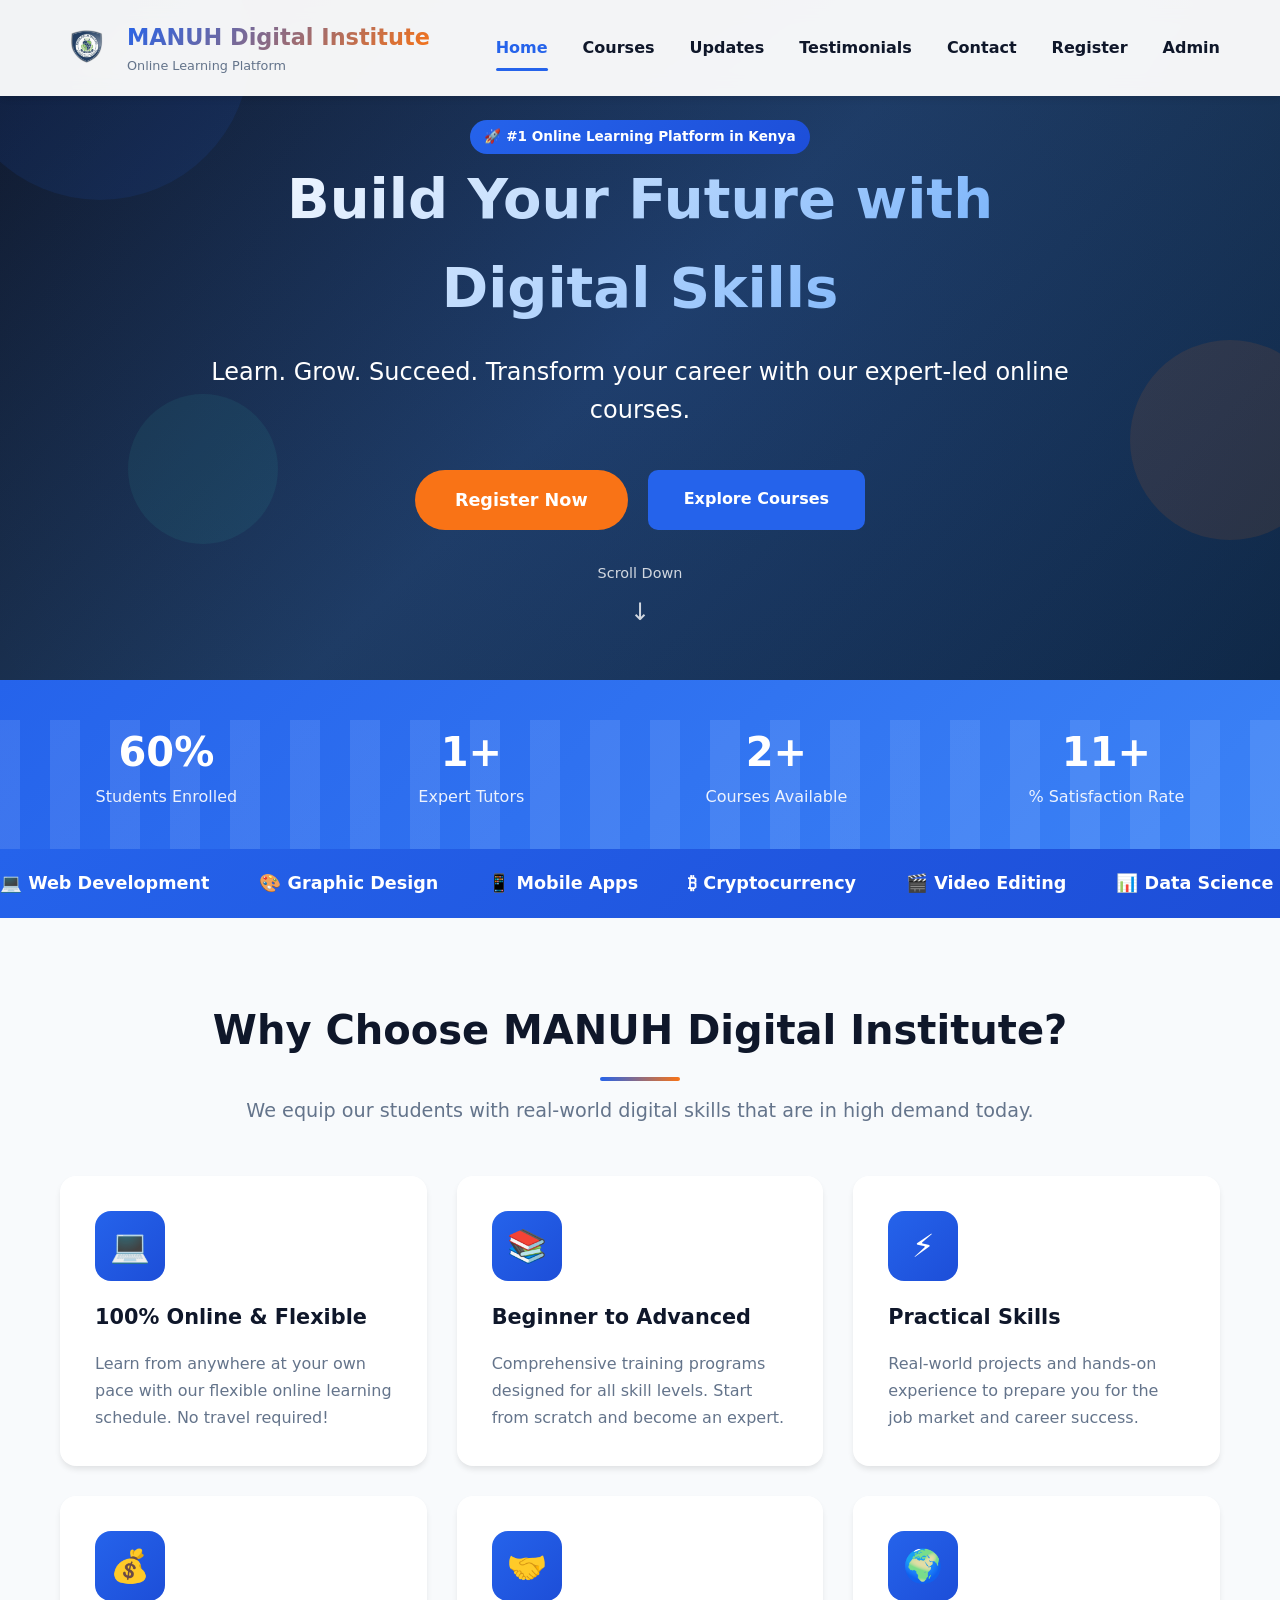
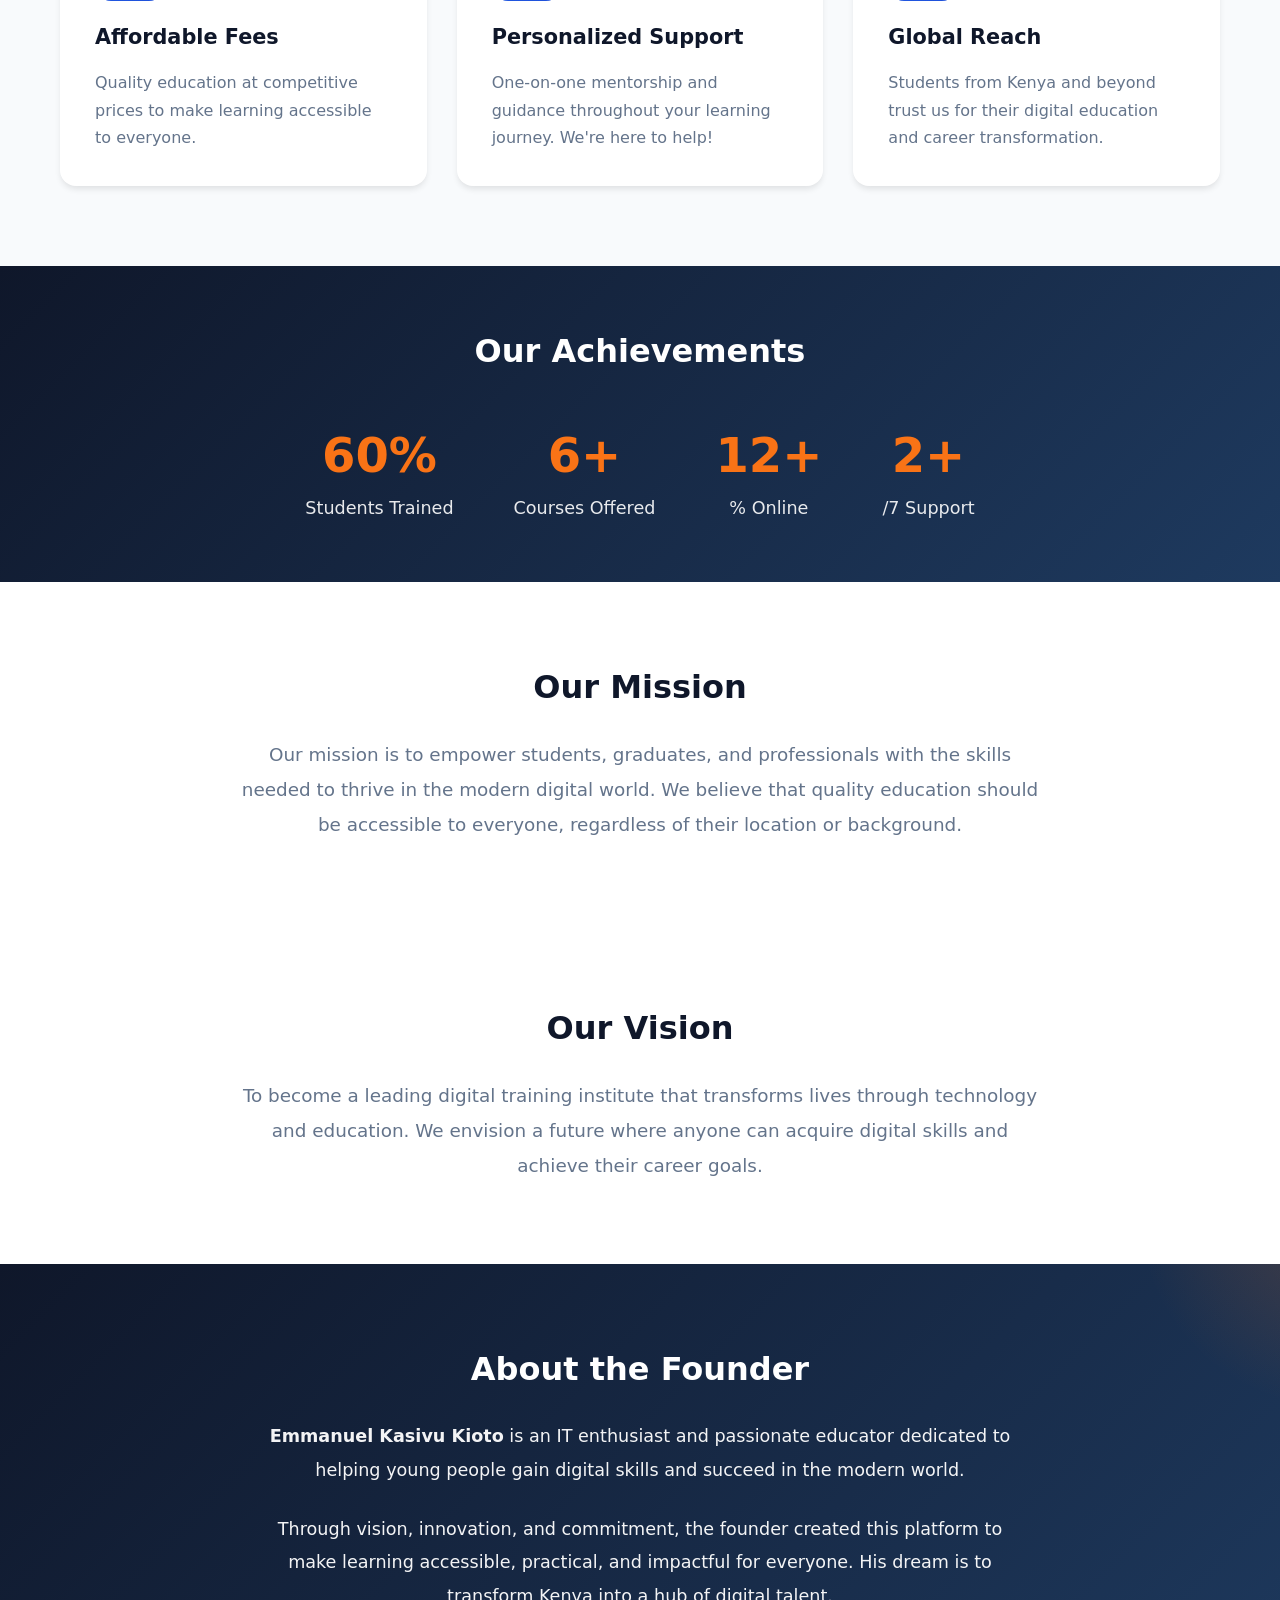
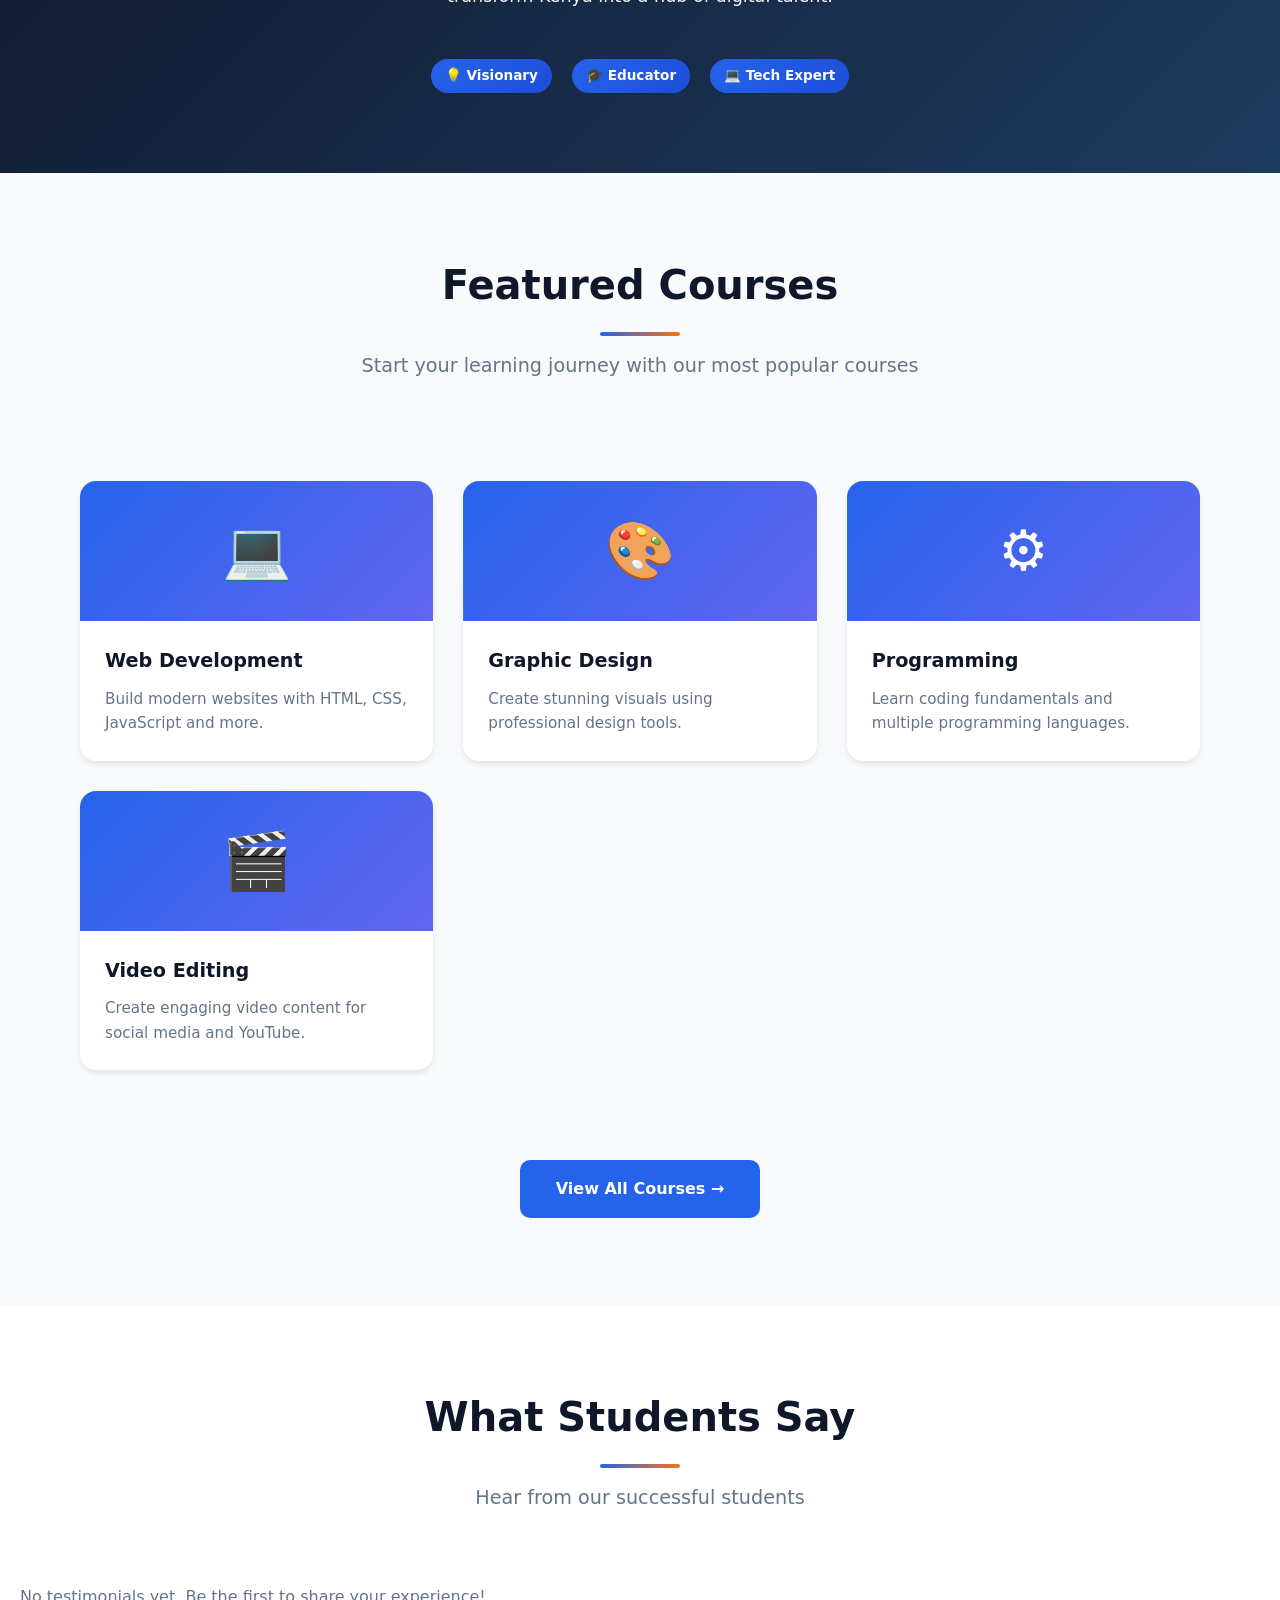
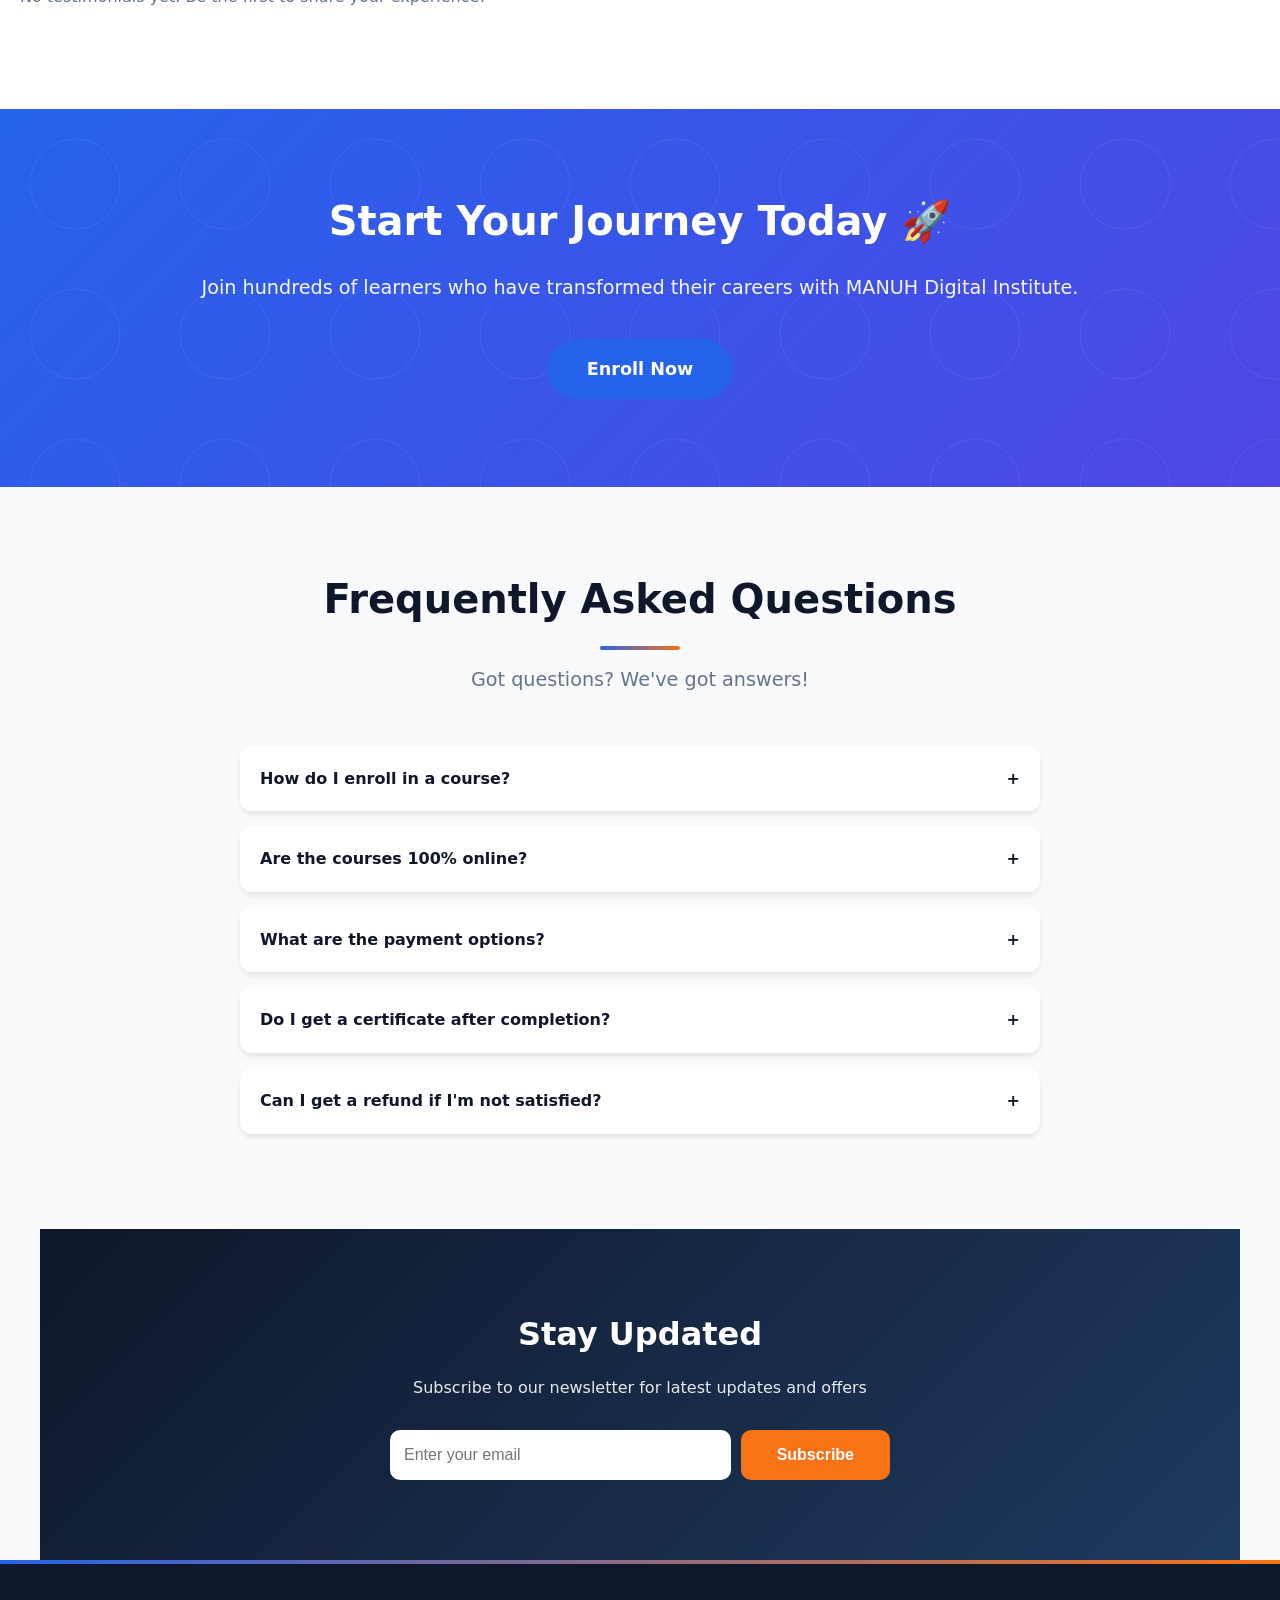
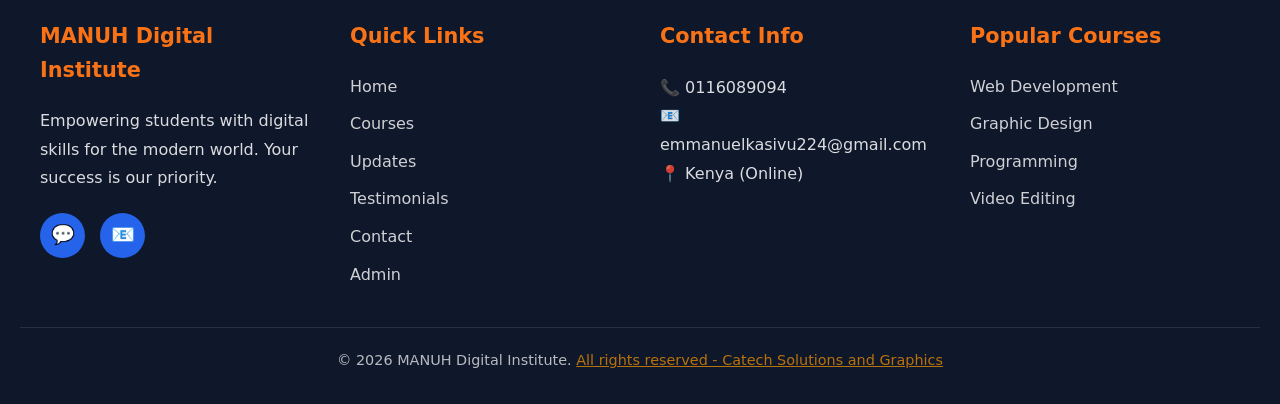
==== commit 4aa6e3c5: "all right reserved" ====
--- a/index.html
+++ b/index.html
@@ -50,6 +50,7 @@
                 <a href="updates.html">Updates</a>
                 <a href="testimonials.html">Testimonials</a>
                 <a href="contact.html">Contact</a>
+                <a href="register.html">Register</a>
                 <a href="admin.html">Admin</a>
             </nav>
         </div>
@@ -351,6 +352,7 @@
                     <a href="updates.html">Updates</a>
                     <a href="testimonials.html">Testimonials</a>
                     <a href="contact.html">Contact</a>
+                    <a href="admin.html">Admin</a>
                 </div>
             </div>
             <div>
@@ -370,7 +372,7 @@
             </div>
         </div>
         <div class="footer-bottom">
-            <p>&copy; 2026 MANUH Digital Institute. All rights reserved. Made with ❤️ in Kenya</p>
+            <p>&copy; 2026 MANUH Digital Institute. <a href="https://catech.co.ke" target="_blank" style="color: #ff9900;">All rights reserved - Catech Solutions and Graphics</a></p>
         </div>
     </footer>
 
